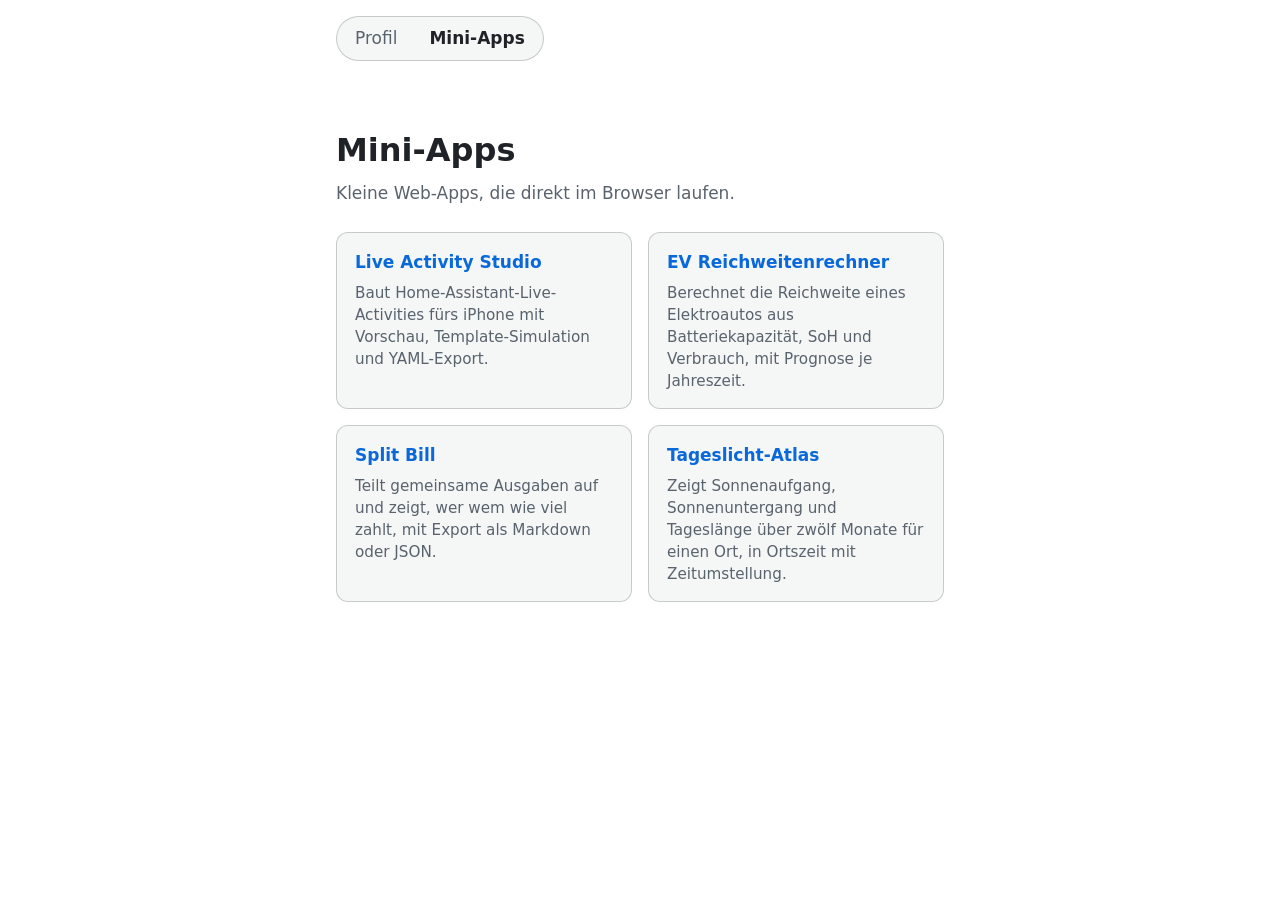
==== apps/index.html @ b148bb87 "Mini-App Tageslicht-Atlas hinzufügen Co-Authored-By: Claude Opus 5.5 <noreply@anthropic.com> Claude-" ====
<!doctype html>
<html lang="de">
<head>
  <meta charset="utf-8">
  <meta name="viewport" content="width=device-width, initial-scale=1">
  <title>Mini-Apps · Franz</title>
  <meta name="description" content="Kleine Web-Apps von Franz, reines HTML/CSS/JS">
  <link rel="stylesheet" href="../style.css">
</head>
<body>
  <nav class="site-nav">
    <a href="../">Profil</a>
    <a href="./" aria-current="page">Mini-Apps</a>
  </nav>
  <main>
    <h1>Mini-Apps</h1>
    <p class="tagline">Kleine Web-Apps, die direkt im Browser laufen.</p>
    <ul class="app-grid">
      <li>
        <a class="app-tile" href="live-activities-studio/">
          <span class="app-tile-title">Live Activity Studio</span>
          <span class="app-tile-desc">Baut Home-Assistant-Live-Activities fürs iPhone mit Vorschau, Template-Simulation und YAML-Export.</span>
        </a>
      </li>
      <li>
        <a class="app-tile" href="ev-reichweite/">
          <span class="app-tile-title">EV Reichweitenrechner</span>
          <span class="app-tile-desc">Berechnet die Reichweite eines Elektroautos aus Batteriekapazität, SoH und Verbrauch, mit Prognose je Jahreszeit.</span>
        </a>
      </li>
      <li>
        <a class="app-tile" href="split-bill/">
          <span class="app-tile-title">Split Bill</span>
          <span class="app-tile-desc">Teilt gemeinsame Ausgaben auf und zeigt, wer wem wie viel zahlt, mit Export als Markdown oder JSON.</span>
        </a>
      </li>
      <li>
        <a class="app-tile" href="tageslicht-atlas/">
          <span class="app-tile-title">Tageslicht-Atlas</span>
          <span class="app-tile-desc">Zeigt Sonnenaufgang, Sonnenuntergang und Tageslänge über zwölf Monate für einen Ort, in Ortszeit mit Zeitumstellung.</span>
        </a>
      </li>
    </ul>
  </main>
</body>
</html>
---- style.css ----
:root {
  --bg: #ffffff;
  --fg: #1f2328;
  --muted: #59636e;
  --accent: #0969da;
  /* Skill-Kategorien (GitHub-Primer-Palette) */
  --cat-tech: #1a7f37;
  --cat-method: #8250df;
  --cat-discipline: #bf3989;
}
@media (prefers-color-scheme: dark) {
  :root {
    --bg: #0d1117;
    --fg: #e6edf3;
    --muted: #9198a1;
    --accent: #4493f8;
    --cat-tech: #3fb950;
    --cat-method: #ab7df8;
    --cat-discipline: #db61a2;
  }
}
* { box-sizing: border-box; }
body {
  margin: 0;
  background: var(--bg);
  color: var(--fg);
  font: 17px/1.6 system-ui, -apple-system, "Segoe UI", Roboto, sans-serif;
}
main {
  max-width: 640px;
  margin: 0 auto;
  padding: 64px 16px;
}
.avatar { border-radius: 50%; display: block; }
h1 { margin: 24px 0 4px; font-size: 2rem; }
h2 { font-size: 1.1rem; margin-top: 40px; }
.tagline { color: var(--muted); margin: 0; }
a { color: var(--accent); }
footer { margin-top: 48px; color: var(--muted); }

/* Navigation: gemeinsame Capsule, Hover blendet eingesetzte Capsule ein */
.site-nav {
  --nav-col: 640px;
  width: fit-content;
  max-width: calc(100% - 32px);
  margin: 16px auto 0 max(16px, (100% - var(--nav-col)) / 2 + 16px);
  padding: 4px;
  display: flex;
  flex-wrap: wrap;
  gap: 4px;
  border: 1px solid color-mix(in srgb, var(--muted) 30%, transparent);
  border-radius: 999px;
  background: color-mix(in srgb, var(--muted) 6%, var(--bg));
}
.site-nav a {
  padding: 4px 14px;
  border-radius: 999px;
  color: var(--muted);
  text-decoration: none;
  transition: background-color .15s, box-shadow .15s, color .15s;
}
.site-nav a:hover, .site-nav a:focus-visible {
  color: var(--accent);
  background: color-mix(in srgb, var(--muted) 18%, var(--bg));
  box-shadow: inset 0 1px 3px rgb(0 0 0 / .28);
}
.site-nav a[aria-current="page"] { color: var(--fg); font-weight: 600; }
.site-nav + main { padding-top: 40px; }

/* Profil: 3D-Baum zwischen Navigation und Profilbild */
.tree-stage {
  max-width: 960px;
  height: clamp(200px, 36vw, 360px);
  margin: 0 auto;
  padding: 0 16px;
}
.tree-stage canvas { display: block; width: 100%; height: 100%; }
/* Parallax: Der Inhalt schiebt sich beim Scrollen über das Modell (Versatz per JS) */
body:has(.tree-stage) { overflow-x: clip; }
.tree-stage { position: relative; z-index: 0; will-change: transform; }
.tree-stage + main { position: relative; z-index: 1; padding-top: 12px; }
.tree-stage + main::before {
  content: "";
  position: absolute;
  z-index: -1;
  inset: 0 calc(50% - 50vw);
  background: linear-gradient(to bottom, transparent, var(--bg) 28px);
}
@media (prefers-reduced-motion: reduce) { .site-nav a { transition: none; } }

/* Profil: Name mit GitHub-Icon */
.name-row { display: flex; align-items: center; gap: 12px; margin: 24px 0 4px; }
.name-row h1 { margin: 0; }
.icon-link { display: inline-flex; color: var(--muted); opacity: .8; transition: color .15s, opacity .15s; }
.icon-link:hover, .icon-link:focus-visible { color: var(--fg); opacity: 1; }
@media (prefers-reduced-motion: reduce) { .icon-link { transition: none; } }

/* Profil: Rollen und Skill-Tags, Farbe je Kategorie */
.tagline.roles { color: var(--fg); font-weight: 500; }
.tag-tech { --cat: var(--cat-tech); }
.tag-method { --cat: var(--cat-method); }
.tag-discipline { --cat: var(--cat-discipline); }
.tags {
  list-style: none;
  padding: 0;
  margin: 12px 0 0;
  display: flex;
  flex-wrap: wrap;
  gap: 8px;
}
.tags li {
  padding: 2px 11px;
  border-radius: 999px;
  background: color-mix(in srgb, var(--cat) 15%, var(--bg));
  /* Text Richtung --fg gemischt: Kontrast >= 4.5:1 in Hell und Dunkel */
  color: color-mix(in srgb, var(--cat) 75%, var(--fg));
  font-size: .85rem;
  font-weight: 500;
}
.tag-legend {
  display: flex;
  flex-wrap: wrap;
  gap: 4px 16px;
  margin: 10px 0 0;
  color: var(--muted);
  font-size: .8rem;
}
.tag-legend span::before {
  content: "";
  display: inline-block;
  width: 8px;
  height: 8px;
  margin-right: 6px;
  border-radius: 50%;
  background: var(--cat);
}

/* Mini-Apps-Übersicht: Kacheln */
.app-grid {
  list-style: none;
  padding: 0;
  margin: 24px 0 0;
  display: grid;
  grid-template-columns: repeat(auto-fill, minmax(min(100%, 260px), 1fr));
  gap: 16px;
}
.app-tile {
  display: flex;
  flex-direction: column;
  gap: 6px;
  height: 100%;
  padding: 16px 18px;
  border: 1px solid color-mix(in srgb, var(--muted) 30%, transparent);
  border-radius: 12px;
  background: color-mix(in srgb, var(--muted) 6%, var(--bg));
  color: var(--fg);
  text-decoration: none;
  transition: border-color .15s, transform .15s;
}
.app-tile:hover, .app-tile:focus-visible { border-color: var(--accent); transform: translateY(-2px); }
.app-tile-title { font-weight: 600; color: var(--accent); }
.app-tile-desc { color: var(--muted); font-size: .95rem; line-height: 1.45; }
@media (prefers-reduced-motion: reduce) { .app-tile { transition: none; } .app-tile:hover { transform: none; } }
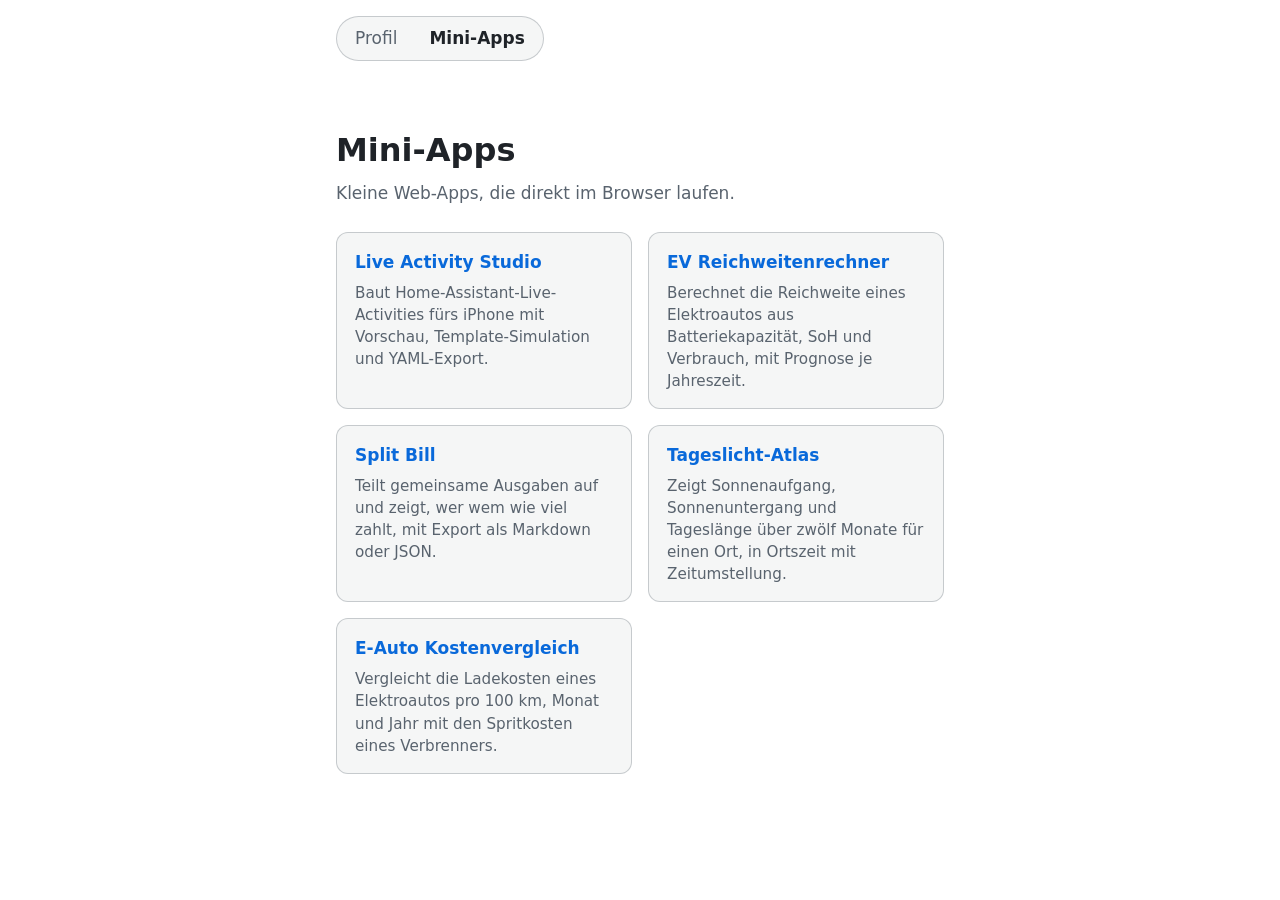
==== commit b3dc4087: "Mini-App E-Auto Kostenvergleich hinzufügen Co-Authored-By: Claude Opus 5.5 <noreply@anthropic.com> C" ====
--- a/apps/index.html
+++ b/apps/index.html
@@ -40,6 +40,12 @@
           <span class="app-tile-desc">Zeigt Sonnenaufgang, Sonnenuntergang und Tageslänge über zwölf Monate für einen Ort, in Ortszeit mit Zeitumstellung.</span>
         </a>
       </li>
+      <li>
+        <a class="app-tile" href="e-auto-kostenvergleich/">
+          <span class="app-tile-title">E-Auto Kostenvergleich</span>
+          <span class="app-tile-desc">Vergleicht die Ladekosten eines Elektroautos pro 100 km, Monat und Jahr mit den Spritkosten eines Verbrenners.</span>
+        </a>
+      </li>
     </ul>
   </main>
 </body>
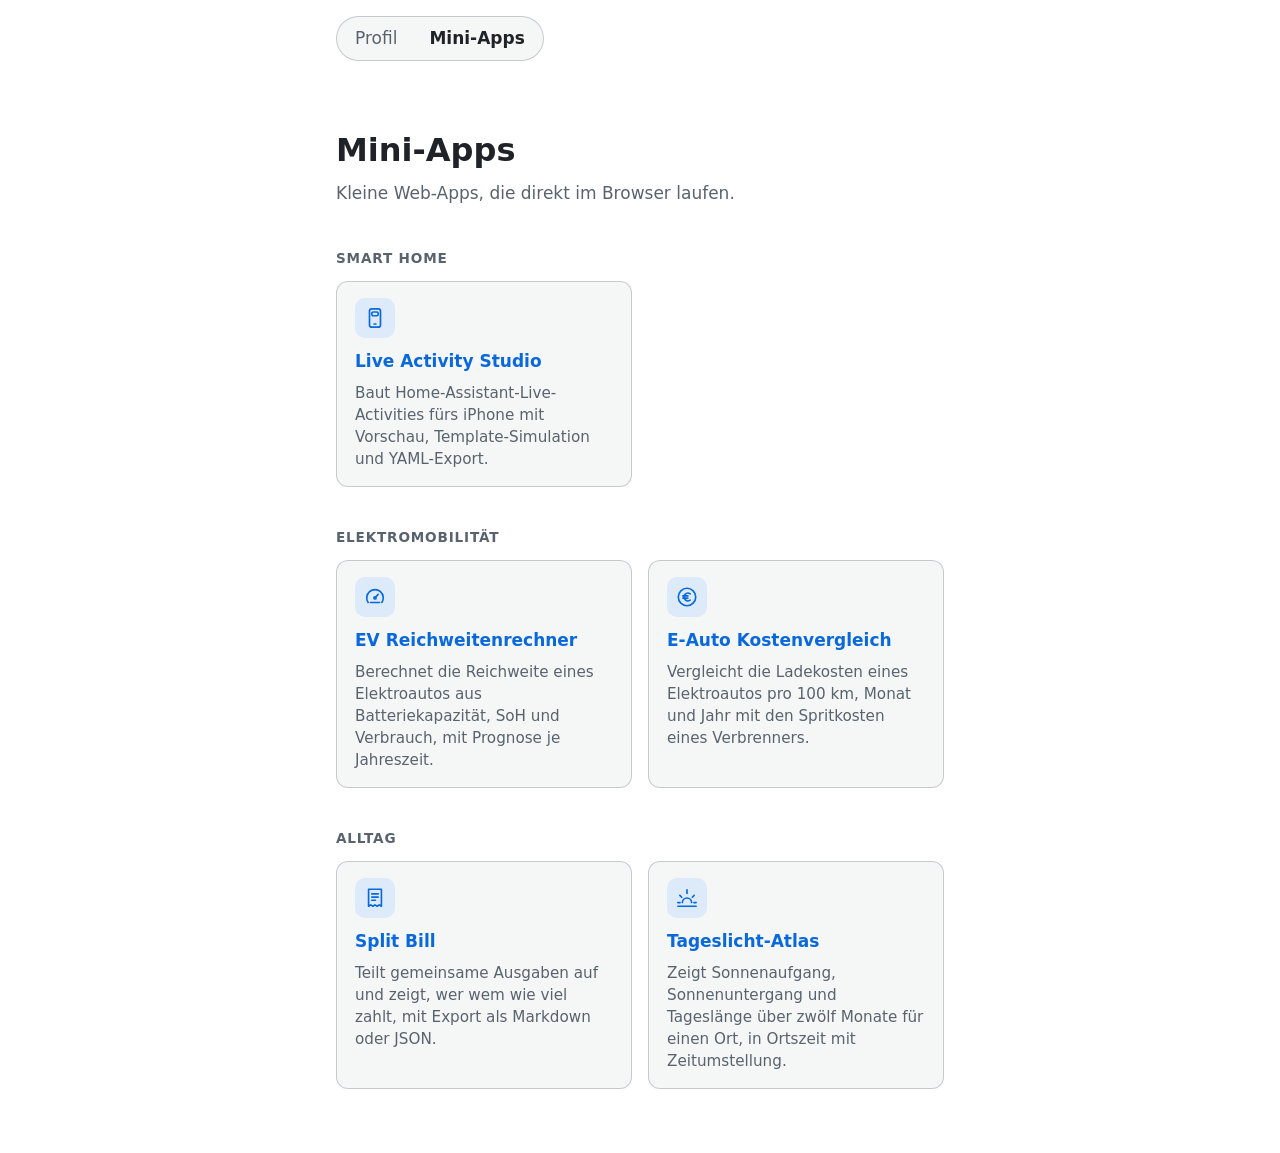
==== commit f7707510: "Mini-Apps in Kategorien gliedern und Kacheln mit Icons versehen Kategorien: Smart Home, Elektromobil" ====
--- a/apps/index.html
+++ b/apps/index.html
@@ -15,38 +15,66 @@
   <main>
     <h1>Mini-Apps</h1>
     <p class="tagline">Kleine Web-Apps, die direkt im Browser laufen.</p>
-    <ul class="app-grid">
-      <li>
-        <a class="app-tile" href="live-activities-studio/">
-          <span class="app-tile-title">Live Activity Studio</span>
-          <span class="app-tile-desc">Baut Home-Assistant-Live-Activities fürs iPhone mit Vorschau, Template-Simulation und YAML-Export.</span>
-        </a>
-      </li>
-      <li>
-        <a class="app-tile" href="ev-reichweite/">
-          <span class="app-tile-title">EV Reichweitenrechner</span>
-          <span class="app-tile-desc">Berechnet die Reichweite eines Elektroautos aus Batteriekapazität, SoH und Verbrauch, mit Prognose je Jahreszeit.</span>
-        </a>
-      </li>
-      <li>
-        <a class="app-tile" href="split-bill/">
-          <span class="app-tile-title">Split Bill</span>
-          <span class="app-tile-desc">Teilt gemeinsame Ausgaben auf und zeigt, wer wem wie viel zahlt, mit Export als Markdown oder JSON.</span>
-        </a>
-      </li>
-      <li>
-        <a class="app-tile" href="tageslicht-atlas/">
-          <span class="app-tile-title">Tageslicht-Atlas</span>
-          <span class="app-tile-desc">Zeigt Sonnenaufgang, Sonnenuntergang und Tageslänge über zwölf Monate für einen Ort, in Ortszeit mit Zeitumstellung.</span>
-        </a>
-      </li>
-      <li>
-        <a class="app-tile" href="e-auto-kostenvergleich/">
-          <span class="app-tile-title">E-Auto Kostenvergleich</span>
-          <span class="app-tile-desc">Vergleicht die Ladekosten eines Elektroautos pro 100 km, Monat und Jahr mit den Spritkosten eines Verbrenners.</span>
-        </a>
-      </li>
-    </ul>
+    <section class="app-section" aria-labelledby="cat-smarthome">
+      <h2 id="cat-smarthome">Smart Home</h2>
+      <ul class="app-grid">
+        <li>
+          <a class="app-tile" href="live-activities-studio/">
+            <span class="app-tile-icon" aria-hidden="true">
+              <svg viewBox="0 0 24 24"><rect x="6" y="2" width="12" height="20" rx="2.5"/><rect x="8.5" y="5.5" width="7" height="4" rx="1.5"/><path d="M11 18.5h2"/></svg>
+            </span>
+            <span class="app-tile-title">Live Activity Studio</span>
+            <span class="app-tile-desc">Baut Home-Assistant-Live-Activities fürs iPhone mit Vorschau, Template-Simulation und YAML-Export.</span>
+          </a>
+        </li>
+      </ul>
+    </section>
+    <section class="app-section" aria-labelledby="cat-emobil">
+      <h2 id="cat-emobil">Elektromobilität</h2>
+      <ul class="app-grid">
+        <li>
+          <a class="app-tile" href="ev-reichweite/">
+            <span class="app-tile-icon" aria-hidden="true">
+              <svg viewBox="0 0 24 24"><path d="M4.5 18a9 9 0 1 1 15 0"/><path d="m12 13 3.5-4"/><circle cx="12" cy="13" r="1.2"/><path d="M7 18h10"/></svg>
+            </span>
+            <span class="app-tile-title">EV Reichweitenrechner</span>
+            <span class="app-tile-desc">Berechnet die Reichweite eines Elektroautos aus Batteriekapazität, SoH und Verbrauch, mit Prognose je Jahreszeit.</span>
+          </a>
+        </li>
+        <li>
+          <a class="app-tile" href="e-auto-kostenvergleich/">
+            <span class="app-tile-icon" aria-hidden="true">
+              <svg viewBox="0 0 24 24"><circle cx="12" cy="12" r="9.5"/><path d="M15.5 8.6a4.2 4.2 0 1 0 0 6.8"/><path d="M7.5 10.8h5.5M7.5 13.2h5.5"/></svg>
+            </span>
+            <span class="app-tile-title">E-Auto Kostenvergleich</span>
+            <span class="app-tile-desc">Vergleicht die Ladekosten eines Elektroautos pro 100 km, Monat und Jahr mit den Spritkosten eines Verbrenners.</span>
+          </a>
+        </li>
+      </ul>
+    </section>
+    <section class="app-section" aria-labelledby="cat-alltag">
+      <h2 id="cat-alltag">Alltag</h2>
+      <ul class="app-grid">
+        <li>
+          <a class="app-tile" href="split-bill/">
+            <span class="app-tile-icon" aria-hidden="true">
+              <svg viewBox="0 0 24 24"><path d="M5 2.5h14V21l-2.33-1.5L14.33 21 12 19.5 9.67 21l-2.34-1.5L5 21z"/><path d="M8.5 7.5h7M8.5 11h7M8.5 14.5h4"/></svg>
+            </span>
+            <span class="app-tile-title">Split Bill</span>
+            <span class="app-tile-desc">Teilt gemeinsame Ausgaben auf und zeigt, wer wem wie viel zahlt, mit Export als Markdown oder JSON.</span>
+          </a>
+        </li>
+        <li>
+          <a class="app-tile" href="tageslicht-atlas/">
+            <span class="app-tile-icon" aria-hidden="true">
+              <svg viewBox="0 0 24 24"><path d="M7 17a5 5 0 0 1 10 0"/><path d="M2 21h20"/><path d="M12 3v4M4.2 9.2l2 2M19.8 9.2l-2 2M2 17h2.5M19.5 17H22"/></svg>
+            </span>
+            <span class="app-tile-title">Tageslicht-Atlas</span>
+            <span class="app-tile-desc">Zeigt Sonnenaufgang, Sonnenuntergang und Tageslänge über zwölf Monate für einen Ort, in Ortszeit mit Zeitumstellung.</span>
+          </a>
+        </li>
+      </ul>
+    </section>
   </main>
 </body>
 </html>
--- a/style.css
+++ b/style.css
@@ -136,10 +136,18 @@
 }
 
 /* Mini-Apps-Übersicht: Kacheln */
+.app-section h2 {
+  margin: 40px 0 12px;
+  color: var(--muted);
+  font-size: .85rem;
+  font-weight: 600;
+  letter-spacing: .06em;
+  text-transform: uppercase;
+}
 .app-grid {
   list-style: none;
   padding: 0;
-  margin: 24px 0 0;
+  margin: 0;
   display: grid;
   grid-template-columns: repeat(auto-fill, minmax(min(100%, 260px), 1fr));
   gap: 16px;
@@ -158,6 +166,25 @@
   transition: border-color .15s, transform .15s;
 }
 .app-tile:hover, .app-tile:focus-visible { border-color: var(--accent); transform: translateY(-2px); }
+.app-tile-icon {
+  display: grid;
+  place-items: center;
+  width: 40px;
+  height: 40px;
+  margin-bottom: 4px;
+  border-radius: 10px;
+  background: color-mix(in srgb, var(--accent) 14%, var(--bg));
+  color: var(--accent);
+}
+.app-tile-icon svg {
+  width: 22px;
+  height: 22px;
+  fill: none;
+  stroke: currentColor;
+  stroke-width: 1.8;
+  stroke-linecap: round;
+  stroke-linejoin: round;
+}
 .app-tile-title { font-weight: 600; color: var(--accent); }
 .app-tile-desc { color: var(--muted); font-size: .95rem; line-height: 1.45; }
 @media (prefers-reduced-motion: reduce) { .app-tile { transition: none; } .app-tile:hover { transform: none; } }
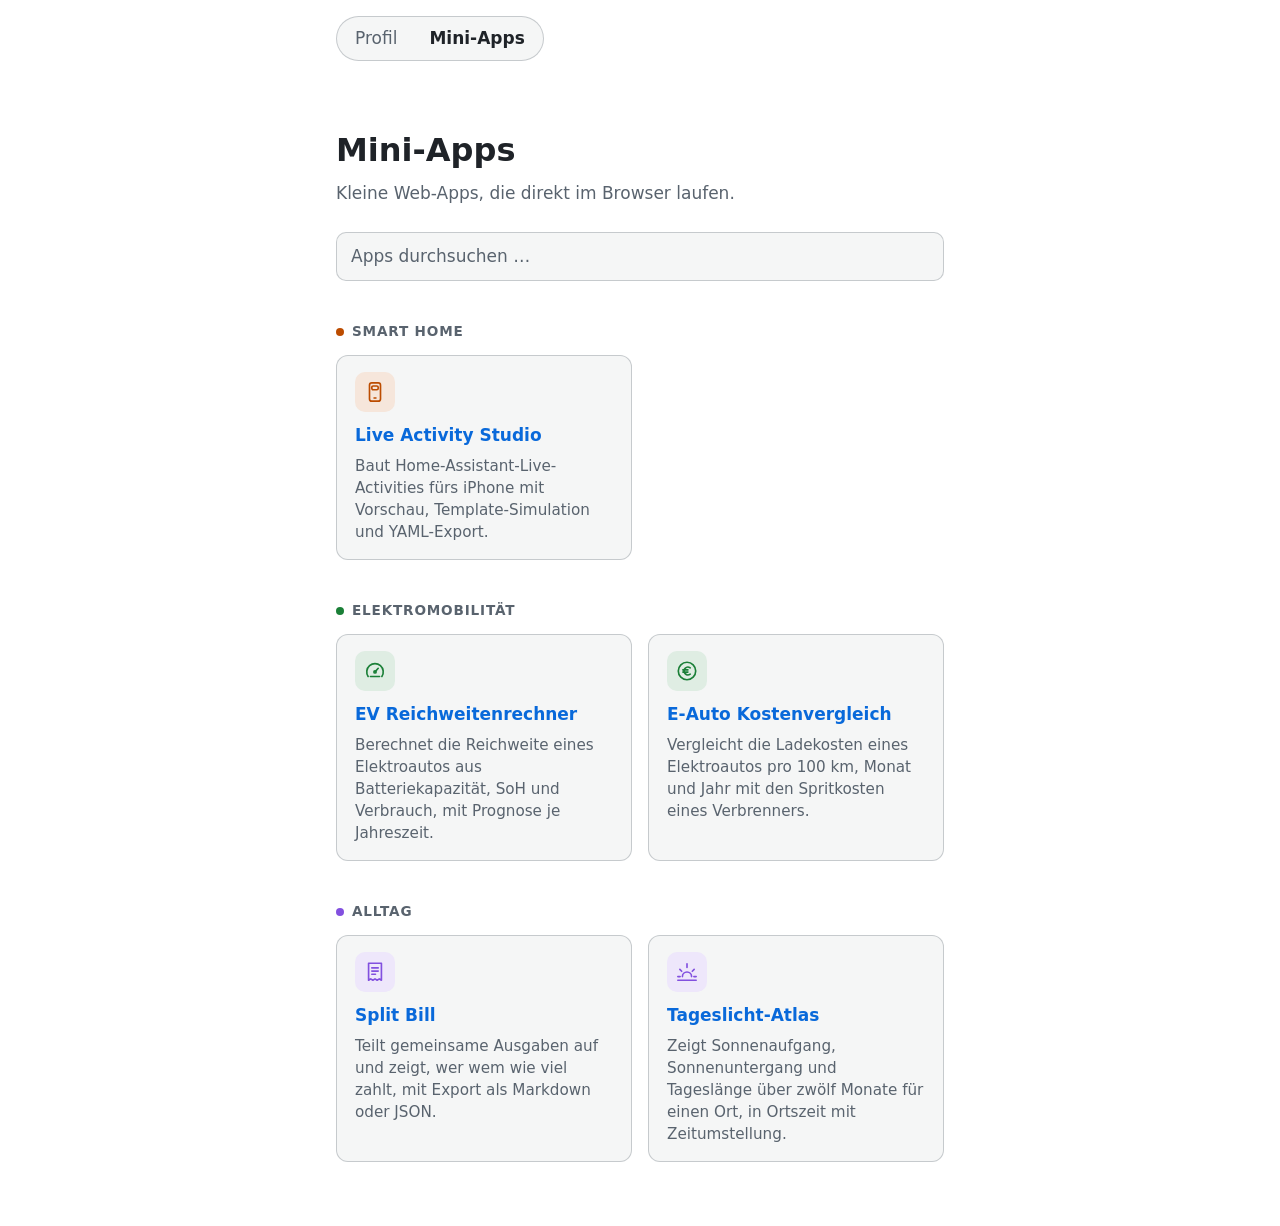
==== commit 9a38b5de: "Suchfeld und Kategoriefarben für die Mini-Apps-Übersicht Filter nach Titel, Beschreibung und Kategor" ====
--- a/apps/index.html
+++ b/apps/index.html
@@ -15,7 +15,11 @@
   <main>
     <h1>Mini-Apps</h1>
     <p class="tagline">Kleine Web-Apps, die direkt im Browser laufen.</p>
-    <section class="app-section" aria-labelledby="cat-smarthome">
+    <div class="app-search">
+      <label for="app-filter" class="visually-hidden">Mini-Apps filtern</label>
+      <input id="app-filter" type="search" placeholder="Apps durchsuchen …" autocomplete="off" spellcheck="false">
+    </div>
+    <section class="app-section" aria-labelledby="cat-smarthome" style="--cat: var(--app-smarthome)">
       <h2 id="cat-smarthome">Smart Home</h2>
       <ul class="app-grid">
         <li>
@@ -29,7 +33,7 @@
         </li>
       </ul>
     </section>
-    <section class="app-section" aria-labelledby="cat-emobil">
+    <section class="app-section" aria-labelledby="cat-emobil" style="--cat: var(--app-emobil)">
       <h2 id="cat-emobil">Elektromobilität</h2>
       <ul class="app-grid">
         <li>
@@ -52,7 +56,7 @@
         </li>
       </ul>
     </section>
-    <section class="app-section" aria-labelledby="cat-alltag">
+    <section class="app-section" aria-labelledby="cat-alltag" style="--cat: var(--app-alltag)">
       <h2 id="cat-alltag">Alltag</h2>
       <ul class="app-grid">
         <li>
@@ -75,6 +79,8 @@
         </li>
       </ul>
     </section>
+    <p class="app-empty" id="app-empty" hidden>Keine passende App gefunden.</p>
   </main>
+  <script src="apps.js"></script>
 </body>
 </html>
--- a/style.css
+++ b/style.css
@@ -7,6 +7,10 @@
   --cat-tech: #1a7f37;
   --cat-method: #8250df;
   --cat-discipline: #bf3989;
+  /* Mini-App-Kategorien */
+  --app-smarthome: #bc4c00;
+  --app-emobil: #1a7f37;
+  --app-alltag: #8250df;
 }
 @media (prefers-color-scheme: dark) {
   :root {
@@ -17,6 +21,9 @@
     --cat-tech: #3fb950;
     --cat-method: #ab7df8;
     --cat-discipline: #db61a2;
+    --app-smarthome: #f0883e;
+    --app-emobil: #3fb950;
+    --app-alltag: #ab7df8;
   }
 }
 * { box-sizing: border-box; }
@@ -136,6 +143,27 @@
 }
 
 /* Mini-Apps-Übersicht: Kacheln */
+.visually-hidden {
+  position: absolute;
+  width: 1px;
+  height: 1px;
+  overflow: hidden;
+  clip: rect(0 0 0 0);
+  white-space: nowrap;
+}
+.app-search { margin-top: 24px; }
+.app-search input {
+  width: 100%;
+  padding: 10px 14px;
+  border: 1px solid color-mix(in srgb, var(--muted) 30%, transparent);
+  border-radius: 10px;
+  background: color-mix(in srgb, var(--muted) 6%, var(--bg));
+  color: var(--fg);
+  font: inherit;
+}
+.app-search input::placeholder { color: var(--muted); }
+.app-search input:focus { outline: 2px solid var(--accent); outline-offset: 1px; border-color: transparent; }
+.app-empty { margin-top: 32px; color: var(--muted); }
 .app-section h2 {
   margin: 40px 0 12px;
   color: var(--muted);
@@ -143,6 +171,16 @@
   font-weight: 600;
   letter-spacing: .06em;
   text-transform: uppercase;
+  display: flex;
+  align-items: center;
+  gap: 8px;
+}
+.app-section h2::before {
+  content: "";
+  width: 8px;
+  height: 8px;
+  border-radius: 50%;
+  background: var(--cat);
 }
 .app-grid {
   list-style: none;
@@ -173,8 +211,8 @@
   height: 40px;
   margin-bottom: 4px;
   border-radius: 10px;
-  background: color-mix(in srgb, var(--accent) 14%, var(--bg));
-  color: var(--accent);
+  background: color-mix(in srgb, var(--cat, var(--accent)) 14%, var(--bg));
+  color: var(--cat, var(--accent));
 }
 .app-tile-icon svg {
   width: 22px;
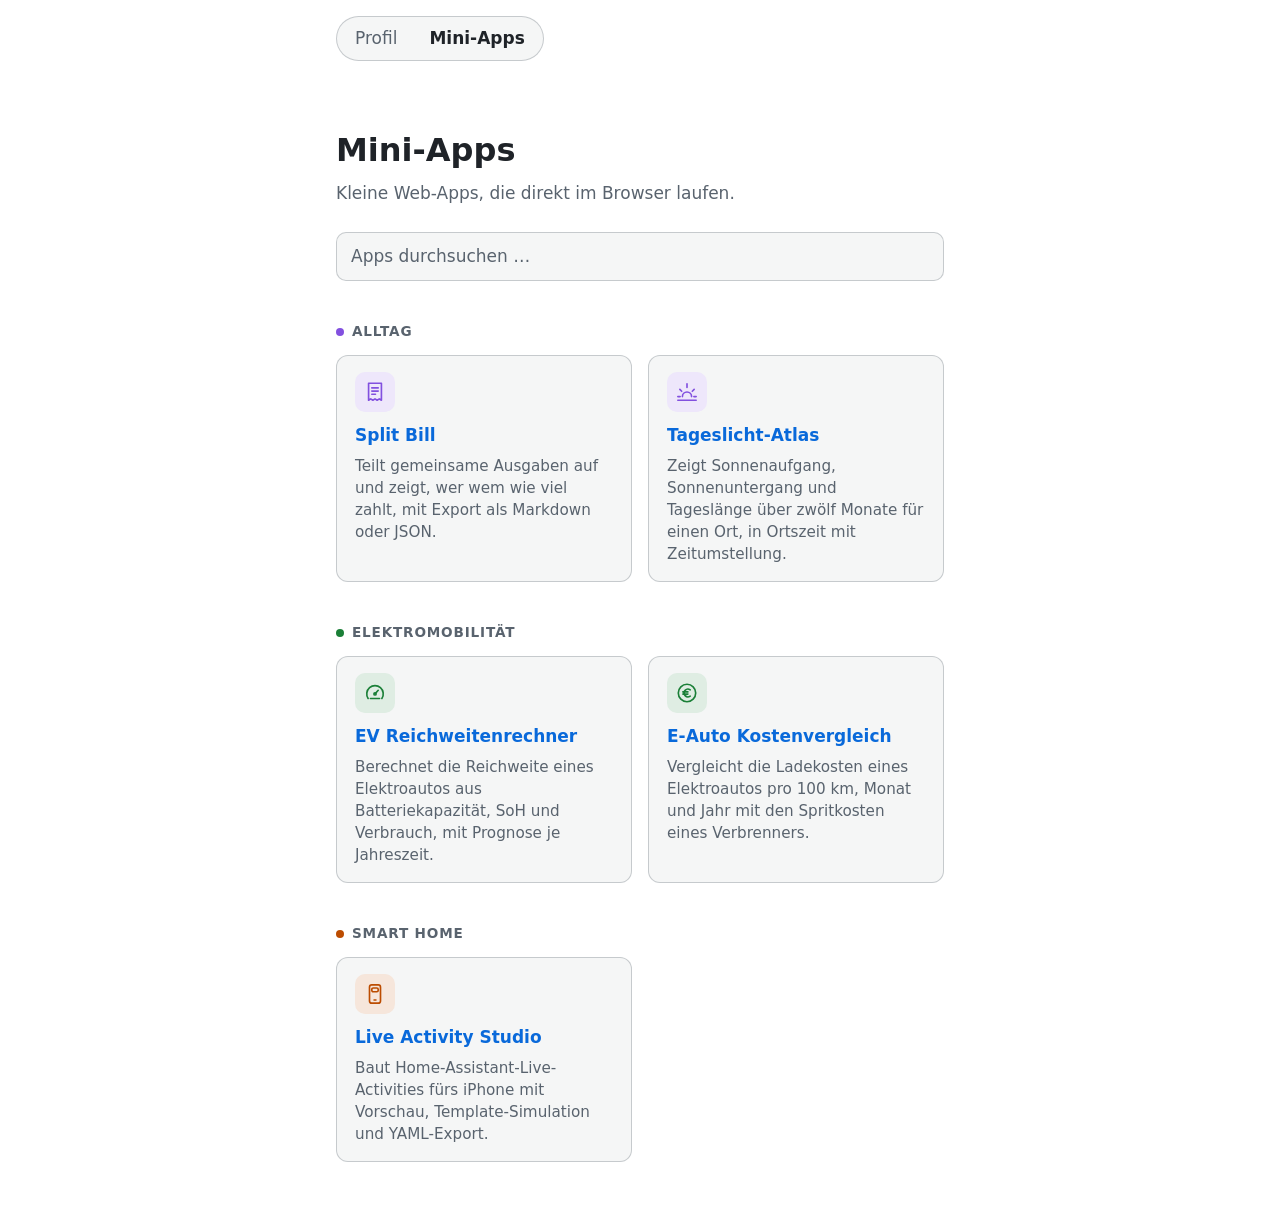
==== commit 69d9630a: "Mini-Apps: Alltag zuerst, Smart Home zuletzt Co-Authored-By: Claude Opus 5.5 <noreply@anthropic.com>" ====
--- a/apps/index.html
+++ b/apps/index.html
@@ -5,7 +5,7 @@
   <meta name="viewport" content="width=device-width, initial-scale=1">
   <title>Mini-Apps · Franz</title>
   <meta name="description" content="Kleine Web-Apps von Franz, reines HTML/CSS/JS">
-  <link rel="stylesheet" href="../style.css">
+  <link rel="stylesheet" href="../style.css?v=2">
 </head>
 <body>
   <nav class="site-nav">
@@ -19,16 +19,25 @@
       <label for="app-filter" class="visually-hidden">Mini-Apps filtern</label>
       <input id="app-filter" type="search" placeholder="Apps durchsuchen …" autocomplete="off" spellcheck="false">
     </div>
-    <section class="app-section" aria-labelledby="cat-smarthome" style="--cat: var(--app-smarthome)">
-      <h2 id="cat-smarthome">Smart Home</h2>
+    <section class="app-section" aria-labelledby="cat-alltag" style="--cat: var(--app-alltag)">
+      <h2 id="cat-alltag">Alltag</h2>
       <ul class="app-grid">
         <li>
-          <a class="app-tile" href="live-activities-studio/">
+          <a class="app-tile" href="split-bill/">
             <span class="app-tile-icon" aria-hidden="true">
-              <svg viewBox="0 0 24 24"><rect x="6" y="2" width="12" height="20" rx="2.5"/><rect x="8.5" y="5.5" width="7" height="4" rx="1.5"/><path d="M11 18.5h2"/></svg>
+              <svg viewBox="0 0 24 24" width="22" height="22" fill="none" stroke="currentColor" stroke-width="1.8" stroke-linecap="round" stroke-linejoin="round"><path d="M5 2.5h14V21l-2.33-1.5L14.33 21 12 19.5 9.67 21l-2.34-1.5L5 21z"/><path d="M8.5 7.5h7M8.5 11h7M8.5 14.5h4"/></svg>
             </span>
-            <span class="app-tile-title">Live Activity Studio</span>
-            <span class="app-tile-desc">Baut Home-Assistant-Live-Activities fürs iPhone mit Vorschau, Template-Simulation und YAML-Export.</span>
+            <span class="app-tile-title">Split Bill</span>
+            <span class="app-tile-desc">Teilt gemeinsame Ausgaben auf und zeigt, wer wem wie viel zahlt, mit Export als Markdown oder JSON.</span>
+          </a>
+        </li>
+        <li>
+          <a class="app-tile" href="tageslicht-atlas/">
+            <span class="app-tile-icon" aria-hidden="true">
+              <svg viewBox="0 0 24 24" width="22" height="22" fill="none" stroke="currentColor" stroke-width="1.8" stroke-linecap="round" stroke-linejoin="round"><path d="M7 17a5 5 0 0 1 10 0"/><path d="M2 21h20"/><path d="M12 3v4M4.2 9.2l2 2M19.8 9.2l-2 2M2 17h2.5M19.5 17H22"/></svg>
+            </span>
+            <span class="app-tile-title">Tageslicht-Atlas</span>
+            <span class="app-tile-desc">Zeigt Sonnenaufgang, Sonnenuntergang und Tageslänge über zwölf Monate für einen Ort, in Ortszeit mit Zeitumstellung.</span>
           </a>
         </li>
       </ul>
@@ -39,7 +48,7 @@
         <li>
           <a class="app-tile" href="ev-reichweite/">
             <span class="app-tile-icon" aria-hidden="true">
-              <svg viewBox="0 0 24 24"><path d="M4.5 18a9 9 0 1 1 15 0"/><path d="m12 13 3.5-4"/><circle cx="12" cy="13" r="1.2"/><path d="M7 18h10"/></svg>
+              <svg viewBox="0 0 24 24" width="22" height="22" fill="none" stroke="currentColor" stroke-width="1.8" stroke-linecap="round" stroke-linejoin="round"><path d="M4.5 18a9 9 0 1 1 15 0"/><path d="m12 13 3.5-4"/><circle cx="12" cy="13" r="1.2"/><path d="M7 18h10"/></svg>
             </span>
             <span class="app-tile-title">EV Reichweitenrechner</span>
             <span class="app-tile-desc">Berechnet die Reichweite eines Elektroautos aus Batteriekapazität, SoH und Verbrauch, mit Prognose je Jahreszeit.</span>
@@ -48,7 +57,7 @@
         <li>
           <a class="app-tile" href="e-auto-kostenvergleich/">
             <span class="app-tile-icon" aria-hidden="true">
-              <svg viewBox="0 0 24 24"><circle cx="12" cy="12" r="9.5"/><path d="M15.5 8.6a4.2 4.2 0 1 0 0 6.8"/><path d="M7.5 10.8h5.5M7.5 13.2h5.5"/></svg>
+              <svg viewBox="0 0 24 24" width="22" height="22" fill="none" stroke="currentColor" stroke-width="1.8" stroke-linecap="round" stroke-linejoin="round"><circle cx="12" cy="12" r="9.5"/><path d="M15.5 8.6a4.2 4.2 0 1 0 0 6.8"/><path d="M7.5 10.8h5.5M7.5 13.2h5.5"/></svg>
             </span>
             <span class="app-tile-title">E-Auto Kostenvergleich</span>
             <span class="app-tile-desc">Vergleicht die Ladekosten eines Elektroautos pro 100 km, Monat und Jahr mit den Spritkosten eines Verbrenners.</span>
@@ -56,31 +65,22 @@
         </li>
       </ul>
     </section>
-    <section class="app-section" aria-labelledby="cat-alltag" style="--cat: var(--app-alltag)">
-      <h2 id="cat-alltag">Alltag</h2>
+    <section class="app-section" aria-labelledby="cat-smarthome" style="--cat: var(--app-smarthome)">
+      <h2 id="cat-smarthome">Smart Home</h2>
       <ul class="app-grid">
         <li>
-          <a class="app-tile" href="split-bill/">
+          <a class="app-tile" href="live-activities-studio/">
             <span class="app-tile-icon" aria-hidden="true">
-              <svg viewBox="0 0 24 24"><path d="M5 2.5h14V21l-2.33-1.5L14.33 21 12 19.5 9.67 21l-2.34-1.5L5 21z"/><path d="M8.5 7.5h7M8.5 11h7M8.5 14.5h4"/></svg>
+              <svg viewBox="0 0 24 24" width="22" height="22" fill="none" stroke="currentColor" stroke-width="1.8" stroke-linecap="round" stroke-linejoin="round"><rect x="6" y="2" width="12" height="20" rx="2.5"/><rect x="8.5" y="5.5" width="7" height="4" rx="1.5"/><path d="M11 18.5h2"/></svg>
             </span>
-            <span class="app-tile-title">Split Bill</span>
-            <span class="app-tile-desc">Teilt gemeinsame Ausgaben auf und zeigt, wer wem wie viel zahlt, mit Export als Markdown oder JSON.</span>
-          </a>
-        </li>
-        <li>
-          <a class="app-tile" href="tageslicht-atlas/">
-            <span class="app-tile-icon" aria-hidden="true">
-              <svg viewBox="0 0 24 24"><path d="M7 17a5 5 0 0 1 10 0"/><path d="M2 21h20"/><path d="M12 3v4M4.2 9.2l2 2M19.8 9.2l-2 2M2 17h2.5M19.5 17H22"/></svg>
-            </span>
-            <span class="app-tile-title">Tageslicht-Atlas</span>
-            <span class="app-tile-desc">Zeigt Sonnenaufgang, Sonnenuntergang und Tageslänge über zwölf Monate für einen Ort, in Ortszeit mit Zeitumstellung.</span>
+            <span class="app-tile-title">Live Activity Studio</span>
+            <span class="app-tile-desc">Baut Home-Assistant-Live-Activities fürs iPhone mit Vorschau, Template-Simulation und YAML-Export.</span>
           </a>
         </li>
       </ul>
     </section>
     <p class="app-empty" id="app-empty" hidden>Keine passende App gefunden.</p>
   </main>
-  <script src="apps.js"></script>
+  <script src="apps.js?v=2"></script>
 </body>
 </html>
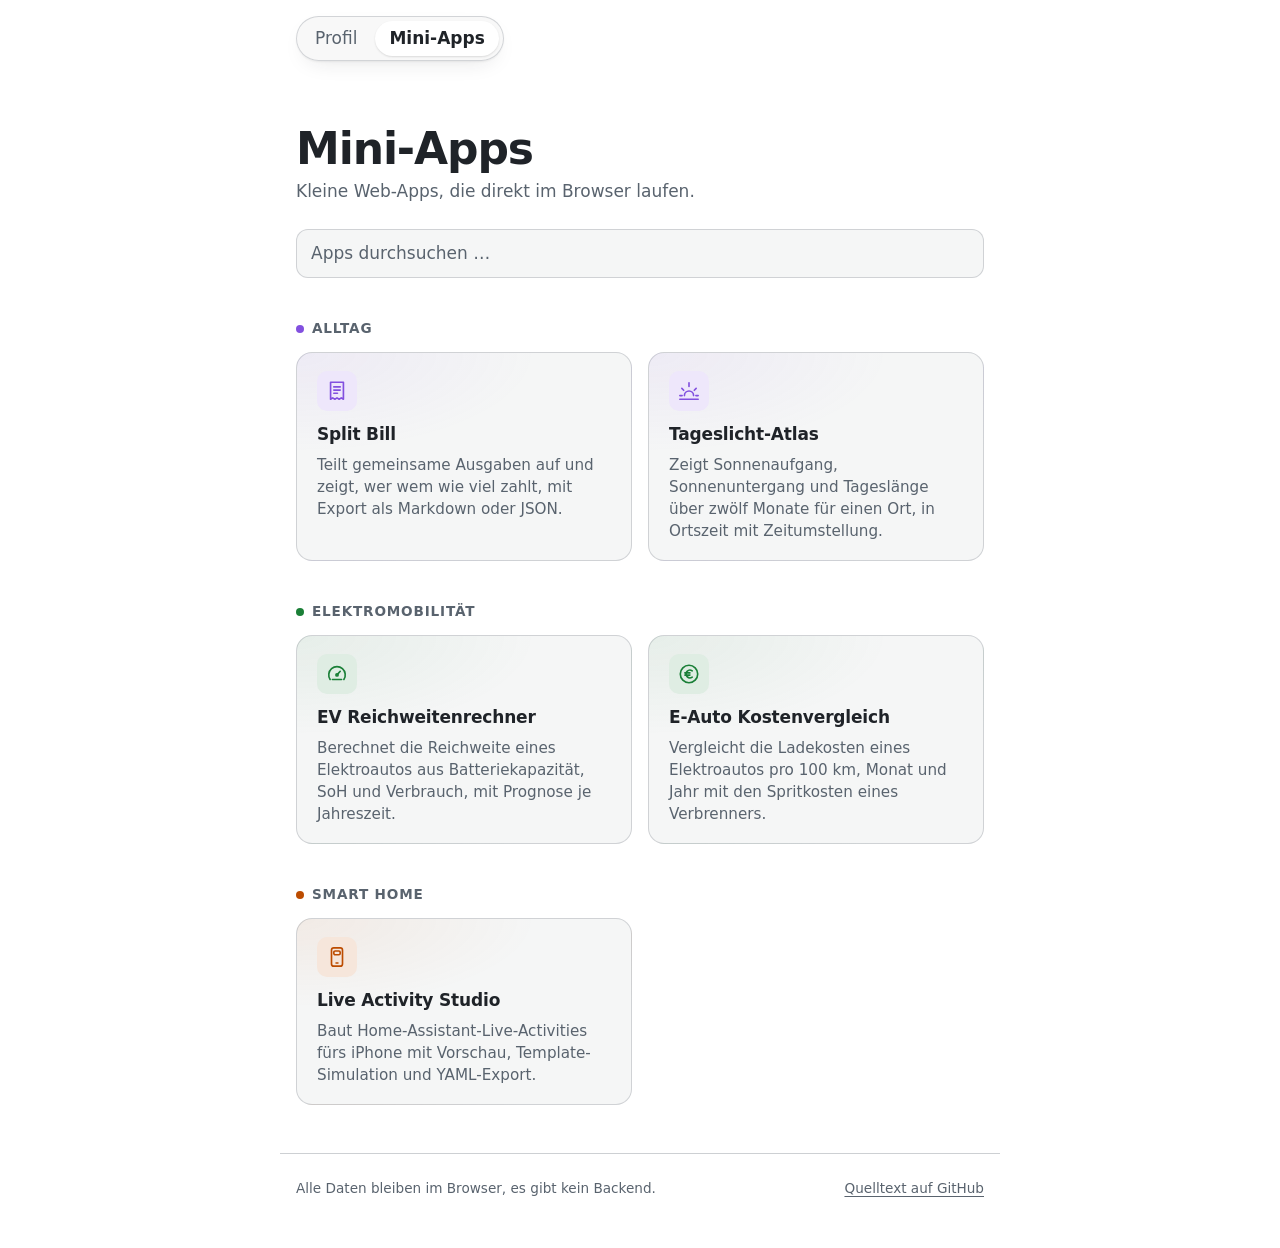
==== commit 9a5ba57a: "Modernes Design: Kopfbereich, Schwerpunkte, Mini-App-Vorschau und Fußzeile - Navigation bleibt beim " ====
--- a/apps/index.html
+++ b/apps/index.html
@@ -5,7 +5,7 @@
   <meta name="viewport" content="width=device-width, initial-scale=1">
   <title>Mini-Apps · Franz</title>
   <meta name="description" content="Kleine Web-Apps von Franz, reines HTML/CSS/JS">
-  <link rel="stylesheet" href="../style.css?v=2">
+  <link rel="stylesheet" href="../style.css?v=3">
 </head>
 <body>
   <nav class="site-nav">
@@ -81,6 +81,10 @@
     </section>
     <p class="app-empty" id="app-empty" hidden>Keine passende App gefunden.</p>
   </main>
+  <footer class="site-footer">
+    <span>Alle Daten bleiben im Browser, es gibt kein Backend.</span>
+    <a href="https://github.com/franzlj/franzlj.github.io/tree/main/apps">Quelltext auf GitHub</a>
+  </footer>
   <script src="apps.js?v=2"></script>
 </body>
 </html>
--- a/style.css
+++ b/style.css
@@ -11,6 +11,13 @@
   --app-smarthome: #bc4c00;
   --app-emobil: #1a7f37;
   --app-alltag: #8250df;
+  /* Abgeleitete Flächen und Linien */
+  --surface: color-mix(in srgb, var(--muted) 6%, var(--bg));
+  --border: color-mix(in srgb, var(--muted) 24%, transparent);
+  --shadow: 0 1px 2px rgb(31 35 40 / .06), 0 8px 24px -12px rgb(31 35 40 / .18);
+  --glow: color-mix(in srgb, var(--accent) 14%, transparent);
+  --radius: 16px;
+  --col: 720px;
 }
 @media (prefers-color-scheme: dark) {
   :root {
@@ -24,6 +31,8 @@
     --app-smarthome: #f0883e;
     --app-emobil: #3fb950;
     --app-alltag: #ab7df8;
+    --shadow: 0 1px 2px rgb(0 0 0 / .3), 0 12px 32px -16px rgb(0 0 0 / .7);
+    --glow: color-mix(in srgb, var(--accent) 20%, transparent);
   }
 }
 * { box-sizing: border-box; }
@@ -32,22 +41,31 @@
   background: var(--bg);
   color: var(--fg);
   font: 17px/1.6 system-ui, -apple-system, "Segoe UI", Roboto, sans-serif;
+  -webkit-font-smoothing: antialiased;
+  text-rendering: optimizeLegibility;
 }
 main {
-  max-width: 640px;
+  max-width: var(--col);
   margin: 0 auto;
   padding: 64px 16px;
 }
 .avatar { border-radius: 50%; display: block; }
-h1 { margin: 24px 0 4px; font-size: 2rem; }
-h2 { font-size: 1.1rem; margin-top: 40px; }
+h1 { margin: 24px 0 4px; font-size: clamp(2rem, 1.4rem + 2.4vw, 2.75rem); line-height: 1.1; letter-spacing: -.025em; }
+h2 { font-size: 1.1rem; margin-top: 40px; letter-spacing: -.01em; }
+h1, h2, h3 { text-wrap: balance; }
+p { text-wrap: pretty; }
 .tagline { color: var(--muted); margin: 0; }
-a { color: var(--accent); }
-footer { margin-top: 48px; color: var(--muted); }
-
-/* Navigation: gemeinsame Capsule, Hover blendet eingesetzte Capsule ein */
+a { color: var(--accent); text-underline-offset: .2em; }
+:focus-visible { outline: 2px solid var(--accent); outline-offset: 2px; }
+::selection { background: color-mix(in srgb, var(--accent) 25%, transparent); }
+
+/* Navigation: gemeinsame Capsule, bleibt beim Scrollen oben (Glas-Effekt),
+   Hover blendet eingesetzte Capsule ein */
 .site-nav {
-  --nav-col: 640px;
+  --nav-col: var(--col);
+  position: sticky;
+  top: 12px;
+  z-index: 10;
   width: fit-content;
   max-width: calc(100% - 32px);
   margin: 16px auto 0 max(16px, (100% - var(--nav-col)) / 2 + 16px);
@@ -55,9 +73,12 @@
   display: flex;
   flex-wrap: wrap;
   gap: 4px;
-  border: 1px solid color-mix(in srgb, var(--muted) 30%, transparent);
+  border: 1px solid var(--border);
   border-radius: 999px;
-  background: color-mix(in srgb, var(--muted) 6%, var(--bg));
+  background: color-mix(in srgb, var(--surface) 72%, transparent);
+  -webkit-backdrop-filter: saturate(1.6) blur(14px);
+  backdrop-filter: saturate(1.6) blur(14px);
+  box-shadow: var(--shadow);
 }
 .site-nav a {
   padding: 4px 14px;
@@ -71,7 +92,7 @@
   background: color-mix(in srgb, var(--muted) 18%, var(--bg));
   box-shadow: inset 0 1px 3px rgb(0 0 0 / .28);
 }
-.site-nav a[aria-current="page"] { color: var(--fg); font-weight: 600; }
+.site-nav a[aria-current="page"] { color: var(--fg); font-weight: 600; background: var(--bg); box-shadow: 0 1px 2px rgb(0 0 0 / .12); }
 .site-nav + main { padding-top: 40px; }
 
 /* Profil: 3D-Baum zwischen Navigation und Profilbild */
@@ -82,6 +103,13 @@
   padding: 0 16px;
 }
 .tree-stage canvas { display: block; width: 100%; height: 100%; }
+.tree-stage::before {
+  content: "";
+  position: absolute;
+  z-index: -1;
+  inset: 0 18%;
+  background: radial-gradient(closest-side, var(--glow), transparent);
+}
 /* Parallax: Der Inhalt schiebt sich beim Scrollen über das Modell (Versatz per JS) */
 body:has(.tree-stage) { overflow-x: clip; }
 .tree-stage { position: relative; z-index: 0; will-change: transform; }
@@ -155,9 +183,9 @@
 .app-search input {
   width: 100%;
   padding: 10px 14px;
-  border: 1px solid color-mix(in srgb, var(--muted) 30%, transparent);
-  border-radius: 10px;
-  background: color-mix(in srgb, var(--muted) 6%, var(--bg));
+  border: 1px solid var(--border);
+  border-radius: 12px;
+  background: var(--surface);
   color: var(--fg);
   font: inherit;
 }
@@ -191,19 +219,38 @@
   gap: 16px;
 }
 .app-tile {
+  position: relative;
   display: flex;
   flex-direction: column;
   gap: 6px;
   height: 100%;
-  padding: 16px 18px;
-  border: 1px solid color-mix(in srgb, var(--muted) 30%, transparent);
-  border-radius: 12px;
-  background: color-mix(in srgb, var(--muted) 6%, var(--bg));
+  padding: 18px 20px;
+  border: 1px solid var(--border);
+  border-radius: var(--radius);
+  /* Leichter Farbverlauf in der Kategoriefarbe von oben links */
+  background:
+    radial-gradient(120% 80% at 0 0, color-mix(in srgb, var(--cat, var(--accent)) 7%, transparent), transparent 60%),
+    var(--surface);
   color: var(--fg);
   text-decoration: none;
-  transition: border-color .15s, transform .15s;
-}
-.app-tile:hover, .app-tile:focus-visible { border-color: var(--accent); transform: translateY(-2px); }
+  transition: border-color .2s, transform .2s, box-shadow .2s;
+}
+.app-tile::after {
+  content: "→";
+  position: absolute;
+  top: 18px;
+  right: 20px;
+  color: var(--cat, var(--accent));
+  opacity: 0;
+  transform: translateX(-6px);
+  transition: opacity .2s, transform .2s;
+}
+.app-tile:hover, .app-tile:focus-visible {
+  border-color: color-mix(in srgb, var(--cat, var(--accent)) 55%, transparent);
+  transform: translateY(-2px);
+  box-shadow: var(--shadow);
+}
+.app-tile:hover::after, .app-tile:focus-visible::after { opacity: 1; transform: none; }
 .app-tile-icon {
   display: grid;
   place-items: center;
@@ -223,6 +270,71 @@
   stroke-linecap: round;
   stroke-linejoin: round;
 }
-.app-tile-title { font-weight: 600; color: var(--accent); }
+.app-tile-title { font-weight: 600; color: var(--fg); letter-spacing: -.01em; }
 .app-tile-desc { color: var(--muted); font-size: .95rem; line-height: 1.45; }
-@media (prefers-reduced-motion: reduce) { .app-tile { transition: none; } .app-tile:hover { transform: none; } }
+@media (prefers-reduced-motion: reduce) {
+  .app-tile, .app-tile::after { transition: none; }
+  .app-tile:hover, .app-tile:focus-visible { transform: none; }
+}
+
+/* Profil: Kopfbereich, Profilbild neben dem Namen ab Tablet-Breite */
+.hero { display: grid; gap: 0 28px; align-items: center; }
+.hero .avatar { box-shadow: 0 0 0 4px var(--bg), 0 0 0 5px var(--border), var(--shadow); }
+@media (min-width: 600px) {
+  .hero { grid-template-columns: auto 1fr; }
+  .hero .name-row { margin-top: 0; }
+}
+
+/* Abschnittsüberschrift als kleine Zeile in Großbuchstaben, wie die Kategorien der Mini-Apps */
+.eyebrow {
+  margin: 56px 0 16px;
+  color: var(--muted);
+  font-size: .85rem;
+  font-weight: 600;
+  letter-spacing: .06em;
+  text-transform: uppercase;
+}
+.lead { font-size: 1.1rem; margin: 0; }
+.section-head { display: flex; align-items: baseline; justify-content: space-between; gap: 16px; }
+.section-head a { font-size: .9rem; text-decoration: none; white-space: nowrap; }
+.section-head a:hover { text-decoration: underline; }
+
+/* Profil: Schwerpunkte als Kartenraster */
+.focus-grid {
+  list-style: none;
+  padding: 0;
+  margin: 0;
+  display: grid;
+  grid-template-columns: repeat(auto-fill, minmax(min(100%, 300px), 1fr));
+  gap: 12px;
+}
+.focus-card {
+  display: grid;
+  grid-template-columns: auto 1fr;
+  align-content: start;
+  gap: 2px 14px;
+  padding: 16px 18px;
+  border: 1px solid var(--border);
+  border-radius: var(--radius);
+  background: var(--surface);
+}
+.focus-card .app-tile-icon { grid-row: span 2; margin: 0; }
+.focus-card strong { font-weight: 600; letter-spacing: -.01em; }
+.focus-card span:last-child { color: var(--muted); font-size: .92rem; line-height: 1.45; }
+
+/* Fußzeile */
+.site-footer {
+  max-width: var(--col);
+  margin: 0 auto;
+  padding: 24px 16px 48px;
+  display: flex;
+  flex-wrap: wrap;
+  justify-content: space-between;
+  gap: 8px 24px;
+  border-top: 1px solid color-mix(in srgb, var(--muted) 30%, transparent);
+  color: var(--muted);
+  font-size: .85rem;
+}
+.site-footer a { color: inherit; }
+.site-footer a:hover { color: var(--accent); }
+main + .site-footer { margin-top: -16px; }
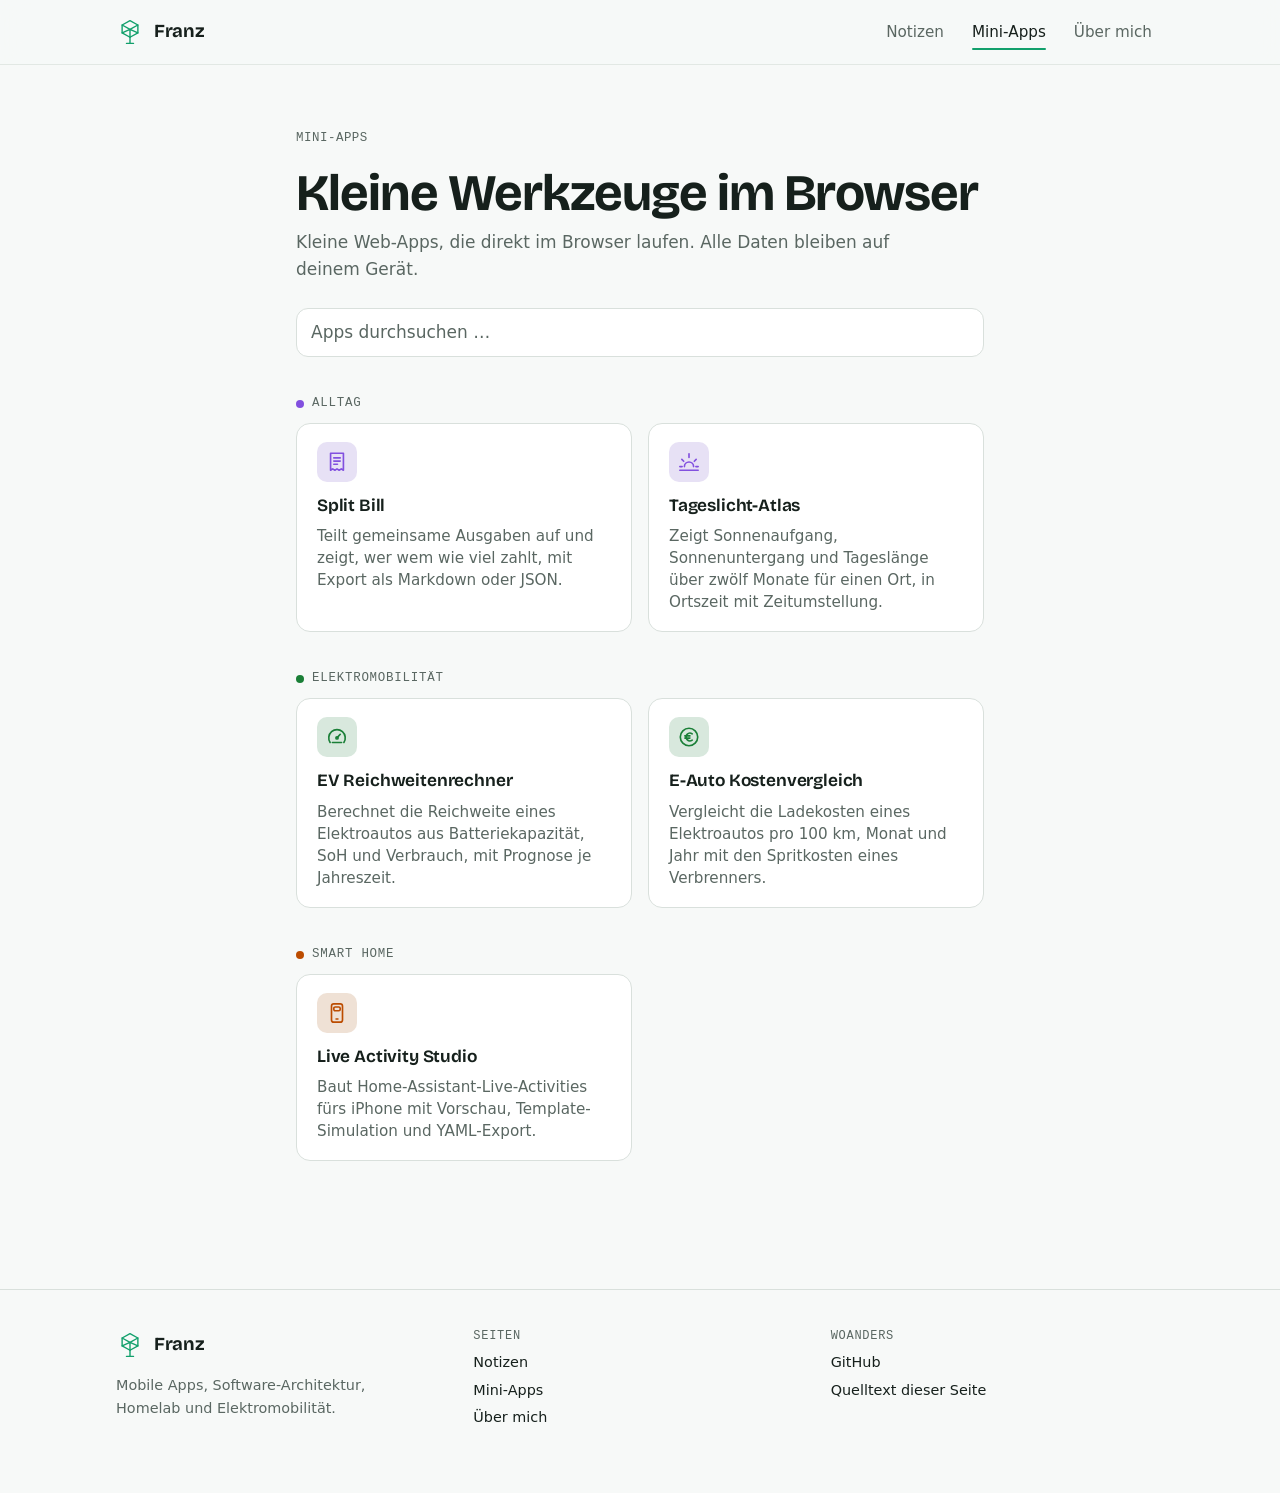
==== commit e31b8711: "Design System „Drahtgitter“, neue Kopfzeile und Notizen-Skizzen - Tokens für Farbe (Laubgrün als Akz" ====
--- a/apps/index.html
+++ b/apps/index.html
@@ -5,16 +5,23 @@
   <meta name="viewport" content="width=device-width, initial-scale=1">
   <title>Mini-Apps · Franz</title>
   <meta name="description" content="Kleine Web-Apps von Franz, reines HTML/CSS/JS">
-  <link rel="stylesheet" href="../style.css?v=3">
+  <link rel="stylesheet" href="../style.css?v=4">
 </head>
 <body>
-  <nav class="site-nav">
-    <a href="../">Profil</a>
-    <a href="./" aria-current="page">Mini-Apps</a>
-  </nav>
+  <header class="site-header">
+    <div class="wrap">
+      <a class="brand" href="../"><svg viewBox="0 0 32 32" width="28" height="28" fill="none" stroke="currentColor" stroke-width="1.6" stroke-linejoin="round" stroke-linecap="round" aria-hidden="true"><path d="M16 3 7 8v9l9 5 9-5V8z"/><path d="M7 8l9 5 9-5M16 13v9M7 17l9-4 9 4"/><path d="M16 22v7M12 29h8"/></svg>Franz</a>
+      <nav class="site-nav" aria-label="Hauptnavigation">
+        <a href="../notizen/">Notizen</a>
+        <a href="../apps/" aria-current="page">Mini-Apps</a>
+        <a href="../#ueber">Über mich</a>
+      </nav>
+    </div>
+  </header>
   <main>
-    <h1>Mini-Apps</h1>
-    <p class="tagline">Kleine Web-Apps, die direkt im Browser laufen.</p>
+    <p class="eyebrow">Mini-Apps</p>
+    <h1>Kleine Werkzeuge im Browser</h1>
+    <p class="tagline">Kleine Web-Apps, die direkt im Browser laufen. Alle Daten bleiben auf deinem Gerät.</p>
     <div class="app-search">
       <label for="app-filter" class="visually-hidden">Mini-Apps filtern</label>
       <input id="app-filter" type="search" placeholder="Apps durchsuchen …" autocomplete="off" spellcheck="false">
@@ -82,8 +89,27 @@
     <p class="app-empty" id="app-empty" hidden>Keine passende App gefunden.</p>
   </main>
   <footer class="site-footer">
-    <span>Alle Daten bleiben im Browser, es gibt kein Backend.</span>
-    <a href="https://github.com/franzlj/franzlj.github.io/tree/main/apps">Quelltext auf GitHub</a>
+    <div class="wrap">
+      <div>
+        <a class="brand" href="../"><svg viewBox="0 0 32 32" width="28" height="28" fill="none" stroke="currentColor" stroke-width="1.6" stroke-linejoin="round" stroke-linecap="round" aria-hidden="true"><path d="M16 3 7 8v9l9 5 9-5V8z"/><path d="M7 8l9 5 9-5M16 13v9M7 17l9-4 9 4"/><path d="M16 22v7M12 29h8"/></svg>Franz</a>
+        <p>Mobile Apps, Software-Architektur, Homelab und Elektromobilität.</p>
+      </div>
+      <nav aria-labelledby="f-seiten">
+        <h2 id="f-seiten">Seiten</h2>
+        <ul>
+          <li><a href="../notizen/">Notizen</a></li>
+          <li><a href="../apps/">Mini-Apps</a></li>
+          <li><a href="../#ueber">Über mich</a></li>
+        </ul>
+      </nav>
+      <nav aria-labelledby="f-extern">
+        <h2 id="f-extern">Woanders</h2>
+        <ul>
+          <li><a href="https://github.com/franzlj">GitHub</a></li>
+          <li><a href="https://github.com/franzlj/franzlj.github.io">Quelltext dieser Seite</a></li>
+        </ul>
+      </nav>
+    </div>
   </footer>
   <script src="apps.js?v=2"></script>
 </body>
--- a/style.css
+++ b/style.css
@@ -1,152 +1,273 @@
+/* Design System „Drahtgitter“: Millimeterpapier, Drahtgitter-Baum, Laubgrün als Akzent.
+   Tokens zuerst; App-spezifisches CSS nutzt --bg, --fg, --muted, --accent. */
+@font-face {
+  font-family: "Bricolage Grotesque";
+  src: url("vendor/fonts/bricolage-grotesque-latin.woff2") format("woff2");
+  font-weight: 200 800;
+  font-stretch: 75% 100%;
+  font-display: swap;
+}
 :root {
-  --bg: #ffffff;
-  --fg: #1f2328;
-  --muted: #59636e;
-  --accent: #0969da;
-  /* Skill-Kategorien (GitHub-Primer-Palette) */
-  --cat-tech: #1a7f37;
+  /* Farben */
+  --bg: #f7f9f8;
+  --fg: #16201c;
+  --muted: #5a6762;
+  --accent: #0f7a55;
+  --leaf: #12a06c;
+  --surface: #ffffff;
+  --surface-2: #eef2f0;
+  --border: #d9e0dc;
+  --grid: #e3e9e6;
+  /* Skill-Kategorien */
+  --cat-tech: #0969da;
   --cat-method: #8250df;
   --cat-discipline: #bf3989;
   /* Mini-App-Kategorien */
   --app-smarthome: #bc4c00;
   --app-emobil: #1a7f37;
   --app-alltag: #8250df;
-  /* Abgeleitete Flächen und Linien */
-  --surface: color-mix(in srgb, var(--muted) 6%, var(--bg));
-  --border: color-mix(in srgb, var(--muted) 24%, transparent);
-  --shadow: 0 1px 2px rgb(31 35 40 / .06), 0 8px 24px -12px rgb(31 35 40 / .18);
-  --glow: color-mix(in srgb, var(--accent) 14%, transparent);
-  --radius: 16px;
+  /* Schrift */
+  --font-display: "Bricolage Grotesque", system-ui, -apple-system, "Segoe UI", Roboto, sans-serif;
+  --font-body: system-ui, -apple-system, "Segoe UI", Roboto, sans-serif;
+  --font-mono: ui-monospace, "SF Mono", SFMono-Regular, Menlo, Consolas, monospace;
+  /* Abstände (8er-Raster), Radien, Schatten */
+  --space-1: 4px;
+  --space-2: 8px;
+  --space-3: 16px;
+  --space-4: 24px;
+  --space-5: 40px;
+  --space-6: 64px;
+  --space-7: 96px;
+  --radius-sm: 6px;
+  --radius: 14px;
+  --radius-pill: 999px;
+  --shadow: 0 1px 2px rgb(22 32 28 / .06), 0 10px 30px -14px rgb(22 32 28 / .22);
+  /* Breiten */
+  --wide: 1080px;
   --col: 720px;
+  --header-h: 64px;
 }
 @media (prefers-color-scheme: dark) {
   :root {
-    --bg: #0d1117;
-    --fg: #e6edf3;
-    --muted: #9198a1;
-    --accent: #4493f8;
-    --cat-tech: #3fb950;
+    --bg: #0c1210;
+    --fg: #e4ece8;
+    --muted: #93a29b;
+    --accent: #3fcf8e;
+    --leaf: #3fcf8e;
+    --surface: #131b18;
+    --surface-2: #18221e;
+    --border: #26332e;
+    --grid: #17201c;
+    --cat-tech: #4493f8;
     --cat-method: #ab7df8;
     --cat-discipline: #db61a2;
     --app-smarthome: #f0883e;
     --app-emobil: #3fb950;
     --app-alltag: #ab7df8;
-    --shadow: 0 1px 2px rgb(0 0 0 / .3), 0 12px 32px -16px rgb(0 0 0 / .7);
-    --glow: color-mix(in srgb, var(--accent) 20%, transparent);
+    --shadow: 0 1px 2px rgb(0 0 0 / .4), 0 14px 34px -16px rgb(0 0 0 / .8);
+    color-scheme: dark;
   }
 }
+
+/* ---------- Grundlagen ---------- */
 * { box-sizing: border-box; }
+html { scroll-padding-top: calc(var(--header-h) + var(--space-3)); }
 body {
   margin: 0;
   background: var(--bg);
   color: var(--fg);
-  font: 17px/1.6 system-ui, -apple-system, "Segoe UI", Roboto, sans-serif;
+  font: 17px/1.6 var(--font-body);
   -webkit-font-smoothing: antialiased;
   text-rendering: optimizeLegibility;
 }
 main {
   max-width: var(--col);
   margin: 0 auto;
-  padding: 64px 16px;
-}
+  padding: var(--space-6) var(--space-3);
+}
+h1, h2, h3 { font-family: var(--font-display); text-wrap: balance; letter-spacing: -.02em; line-height: 1.1; }
+h1 { margin: 0 0 var(--space-2); font-size: clamp(2.2rem, 1.6rem + 2.6vw, 3.2rem); font-weight: 700; }
+h2 { margin: var(--space-5) 0 var(--space-3); font-size: 1.5rem; font-weight: 650; }
+h3 { margin: var(--space-4) 0 var(--space-2); font-size: 1.15rem; font-weight: 650; }
+p { text-wrap: pretty; }
+a { color: var(--accent); text-underline-offset: .2em; text-decoration-thickness: 1px; }
+a:hover { text-decoration-thickness: 2px; }
+:focus-visible { outline: 2px solid var(--accent); outline-offset: 2px; border-radius: 2px; }
+::selection { background: color-mix(in srgb, var(--leaf) 28%, transparent); }
 .avatar { border-radius: 50%; display: block; }
-h1 { margin: 24px 0 4px; font-size: clamp(2rem, 1.4rem + 2.4vw, 2.75rem); line-height: 1.1; letter-spacing: -.025em; }
-h2 { font-size: 1.1rem; margin-top: 40px; letter-spacing: -.01em; }
-h1, h2, h3 { text-wrap: balance; }
-p { text-wrap: pretty; }
 .tagline { color: var(--muted); margin: 0; }
-a { color: var(--accent); text-underline-offset: .2em; }
-:focus-visible { outline: 2px solid var(--accent); outline-offset: 2px; }
-::selection { background: color-mix(in srgb, var(--accent) 25%, transparent); }
-
-/* Navigation: gemeinsame Capsule, bleibt beim Scrollen oben (Glas-Effekt),
-   Hover blendet eingesetzte Capsule ein */
-.site-nav {
-  --nav-col: var(--col);
+.visually-hidden {
+  position: absolute;
+  width: 1px;
+  height: 1px;
+  overflow: hidden;
+  clip: rect(0 0 0 0);
+  white-space: nowrap;
+}
+.wrap { max-width: var(--wide); margin: 0 auto; padding-inline: var(--space-3); }
+
+/* Kleine Zeile in Monospace über Abschnitten und für Metadaten (Datum, Lesezeit, Kategorie) */
+.eyebrow, .meta {
+  font-family: var(--font-mono);
+  font-size: .78rem;
+  letter-spacing: .04em;
+  color: var(--muted);
+}
+.eyebrow { margin: 0 0 var(--space-3); text-transform: uppercase; font-weight: 500; }
+.section-head { display: flex; align-items: baseline; justify-content: space-between; gap: var(--space-3); margin: var(--space-6) 0 var(--space-3); }
+.section-head h2 { margin: 0; }
+.section-head a { font-family: var(--font-mono); font-size: .8rem; text-decoration: none; white-space: nowrap; }
+.section-head a:hover { text-decoration: underline; }
+
+/* ---------- Kopfzeile: Marke links, Hauptnavigation rechts, bleibt oben ---------- */
+.site-header {
   position: sticky;
-  top: 12px;
-  z-index: 10;
-  width: fit-content;
-  max-width: calc(100% - 32px);
-  margin: 16px auto 0 max(16px, (100% - var(--nav-col)) / 2 + 16px);
-  padding: 4px;
+  top: 0;
+  z-index: 20;
+  background: color-mix(in srgb, var(--bg) 78%, transparent);
+  -webkit-backdrop-filter: saturate(1.5) blur(14px);
+  backdrop-filter: saturate(1.5) blur(14px);
+  border-bottom: 1px solid color-mix(in srgb, var(--border) 70%, transparent);
+}
+.site-header .wrap {
+  min-height: var(--header-h);
   display: flex;
   flex-wrap: wrap;
-  gap: 4px;
-  border: 1px solid var(--border);
-  border-radius: 999px;
-  background: color-mix(in srgb, var(--surface) 72%, transparent);
-  -webkit-backdrop-filter: saturate(1.6) blur(14px);
-  backdrop-filter: saturate(1.6) blur(14px);
-  box-shadow: var(--shadow);
-}
+  align-items: center;
+  justify-content: space-between;
+  gap: var(--space-2) var(--space-4);
+  padding-block: var(--space-2);
+}
+.brand {
+  display: inline-flex;
+  align-items: center;
+  gap: 10px;
+  color: var(--fg);
+  font-family: var(--font-display);
+  font-weight: 700;
+  font-size: 1.15rem;
+  letter-spacing: -.02em;
+  text-decoration: none;
+}
+.brand svg { width: 28px; height: 28px; color: var(--leaf); flex: none; }
+.site-nav { display: flex; flex-wrap: wrap; gap: var(--space-1); }
 .site-nav a {
-  padding: 4px 14px;
-  border-radius: 999px;
+  position: relative;
+  padding: 6px 12px;
+  border-radius: var(--radius-pill);
   color: var(--muted);
+  font-size: .95rem;
+  font-weight: 500;
   text-decoration: none;
-  transition: background-color .15s, box-shadow .15s, color .15s;
-}
-.site-nav a:hover, .site-nav a:focus-visible {
-  color: var(--accent);
-  background: color-mix(in srgb, var(--muted) 18%, var(--bg));
-  box-shadow: inset 0 1px 3px rgb(0 0 0 / .28);
-}
-.site-nav a[aria-current="page"] { color: var(--fg); font-weight: 600; background: var(--bg); box-shadow: 0 1px 2px rgb(0 0 0 / .12); }
-.site-nav + main { padding-top: 40px; }
-
-/* Profil: 3D-Baum zwischen Navigation und Profilbild */
+  transition: color .15s, background-color .15s;
+}
+.site-nav a:hover { color: var(--fg); background: var(--surface-2); }
+.site-nav a[aria-current="page"] { color: var(--fg); }
+.site-nav a[aria-current="page"]::after {
+  content: "";
+  position: absolute;
+  left: 12px;
+  right: 12px;
+  bottom: 0;
+  height: 2px;
+  border-radius: 2px;
+  background: var(--leaf);
+}
+@media (max-width: 520px) {
+  .site-header .wrap { padding-block: var(--space-2) 0; }
+  .site-nav { width: calc(100% + 2 * var(--space-3)); margin-inline: calc(-1 * var(--space-3)); padding-inline: var(--space-2); flex-wrap: nowrap; overflow-x: auto; scrollbar-width: none; }
+  .site-nav a { flex: none; padding-block: 8px 10px; }
+}
+@media (prefers-reduced-motion: reduce) { .site-nav a { transition: none; } }
+
+/* ---------- Startseite: Millimeterpapier mit Drahtgitter-Baum ---------- */
+.hero-band {
+  position: relative;
+  overflow: clip;
+  /* Raster aus 8px-Linien und 40px-Hauptlinien, läuft nach unten aus */
+  background:
+    linear-gradient(var(--grid) 1px, transparent 1px) 0 0 / 40px 40px,
+    linear-gradient(90deg, var(--grid) 1px, transparent 1px) 0 0 / 40px 40px;
+  mask-image: linear-gradient(to bottom, #000 55%, transparent);
+  -webkit-mask-image: linear-gradient(to bottom, #000 55%, transparent);
+}
 .tree-stage {
-  max-width: 960px;
-  height: clamp(200px, 36vw, 360px);
+  position: relative;
+  z-index: 0;
+  max-width: var(--wide);
+  height: clamp(240px, 42vw, 440px);
   margin: 0 auto;
-  padding: 0 16px;
+  padding: 0 var(--space-3);
+  will-change: transform;
 }
 .tree-stage canvas { display: block; width: 100%; height: 100%; }
 .tree-stage::before {
   content: "";
   position: absolute;
   z-index: -1;
-  inset: 0 18%;
-  background: radial-gradient(closest-side, var(--glow), transparent);
+  inset: 10% 25%;
+  background: radial-gradient(closest-side, color-mix(in srgb, var(--leaf) 16%, transparent), transparent);
 }
 /* Parallax: Der Inhalt schiebt sich beim Scrollen über das Modell (Versatz per JS) */
 body:has(.tree-stage) { overflow-x: clip; }
-.tree-stage { position: relative; z-index: 0; will-change: transform; }
-.tree-stage + main { position: relative; z-index: 1; padding-top: 12px; }
-.tree-stage + main::before {
+.hero-band + main { position: relative; z-index: 1; margin-top: calc(-1 * var(--space-6)); padding-top: 0; max-width: var(--wide); }
+.hero-band + main::before {
   content: "";
   position: absolute;
   z-index: -1;
   inset: 0 calc(50% - 50vw);
-  background: linear-gradient(to bottom, transparent, var(--bg) 28px);
-}
-@media (prefers-reduced-motion: reduce) { .site-nav a { transition: none; } }
-
-/* Profil: Name mit GitHub-Icon */
-.name-row { display: flex; align-items: center; gap: 12px; margin: 24px 0 4px; }
-.name-row h1 { margin: 0; }
-.icon-link { display: inline-flex; color: var(--muted); opacity: .8; transition: color .15s, opacity .15s; }
-.icon-link:hover, .icon-link:focus-visible { color: var(--fg); opacity: 1; }
-@media (prefers-reduced-motion: reduce) { .icon-link { transition: none; } }
-
-/* Profil: Rollen und Skill-Tags, Farbe je Kategorie */
-.tagline.roles { color: var(--fg); font-weight: 500; }
+  background: linear-gradient(to bottom, transparent, var(--bg) var(--space-6));
+}
+
+.hero { display: grid; gap: var(--space-4); padding-top: var(--space-5); }
+.hero-name {
+  margin: 0;
+  font-size: clamp(3.6rem, 2rem + 8vw, 7.5rem);
+  font-weight: 800;
+  line-height: .9;
+  letter-spacing: -.045em;
+  font-stretch: 90%;
+}
+.hero-name .dot { color: var(--leaf); }
+.hero-lead { max-width: 34ch; margin: 0; font-size: clamp(1.15rem, 1rem + .6vw, 1.4rem); line-height: 1.45; }
+.hero-meta { display: flex; flex-wrap: wrap; align-items: center; gap: var(--space-3); }
+.hero-meta .avatar { width: 48px; height: 48px; box-shadow: 0 0 0 2px var(--bg), 0 0 0 3px var(--border); }
+.btn {
+  display: inline-flex;
+  align-items: center;
+  gap: var(--space-2);
+  padding: 9px 16px;
+  border: 1px solid var(--border);
+  border-radius: var(--radius-pill);
+  background: var(--surface);
+  color: var(--fg);
+  font-size: .95rem;
+  font-weight: 600;
+  text-decoration: none;
+  transition: border-color .15s, background-color .15s;
+}
+.btn:hover { border-color: var(--fg); }
+.btn svg { width: 18px; height: 18px; }
+.btn-primary { background: var(--fg); border-color: var(--fg); color: var(--bg); }
+.btn-primary:hover { background: color-mix(in srgb, var(--fg) 86%, var(--leaf)); }
+@media (prefers-reduced-motion: reduce) { .btn { transition: none; } }
+
+/* Skill-Tags, Farbe je Kategorie */
 .tag-tech { --cat: var(--cat-tech); }
 .tag-method { --cat: var(--cat-method); }
 .tag-discipline { --cat: var(--cat-discipline); }
 .tags {
   list-style: none;
   padding: 0;
-  margin: 12px 0 0;
+  margin: 0;
   display: flex;
   flex-wrap: wrap;
-  gap: 8px;
+  gap: var(--space-2);
 }
 .tags li {
   padding: 2px 11px;
-  border-radius: 999px;
-  background: color-mix(in srgb, var(--cat) 15%, var(--bg));
+  border-radius: var(--radius-pill);
+  background: color-mix(in srgb, var(--cat) 13%, var(--bg));
   /* Text Richtung --fg gemischt: Kontrast >= 4.5:1 in Hell und Dunkel */
   color: color-mix(in srgb, var(--cat) 75%, var(--fg));
   font-size: .85rem;
@@ -155,8 +276,8 @@
 .tag-legend {
   display: flex;
   flex-wrap: wrap;
-  gap: 4px 16px;
-  margin: 10px 0 0;
+  gap: var(--space-1) var(--space-3);
+  margin: 0;
   color: var(--muted);
   font-size: .8rem;
 }
@@ -170,16 +291,135 @@
   background: var(--cat);
 }
 
-/* Mini-Apps-Übersicht: Kacheln */
-.visually-hidden {
-  position: absolute;
-  width: 1px;
-  height: 1px;
-  overflow: hidden;
-  clip: rect(0 0 0 0);
-  white-space: nowrap;
-}
-.app-search { margin-top: 24px; }
+/* Startseite: Raster aus Schwerpunkten, durch Linien getrennt statt Karten */
+.focus-grid {
+  list-style: none;
+  padding: 0;
+  margin: 0;
+  display: grid;
+  grid-template-columns: repeat(auto-fit, minmax(min(100%, 220px), 1fr));
+  border-top: 1px solid var(--border);
+}
+.focus-grid li {
+  display: grid;
+  align-content: start;
+  gap: var(--space-2);
+  padding: var(--space-4) var(--space-4) var(--space-4) 0;
+  border-bottom: 1px solid var(--border);
+}
+.focus-grid strong { font-family: var(--font-display); font-size: 1.15rem; font-weight: 650; letter-spacing: -.01em; }
+.focus-grid span:last-child { color: var(--muted); font-size: .95rem; line-height: 1.5; }
+.focus-grid .app-tile-icon { margin: 0; }
+.two-col { display: grid; gap: var(--space-5); grid-template-columns: repeat(auto-fit, minmax(min(100%, 420px), 1fr)); align-items: start; }
+
+/* ---------- Notizen: Liste ---------- */
+.post-list { list-style: none; padding: 0; margin: 0; border-top: 1px solid var(--border); }
+.post-list li { border-bottom: 1px solid var(--border); }
+.post-link {
+  display: grid;
+  grid-template-columns: 7.5rem 1fr;
+  gap: var(--space-1) var(--space-4);
+  padding: var(--space-4) 0;
+  color: var(--fg);
+  text-decoration: none;
+}
+.post-link .meta { padding-top: .35em; }
+.post-title { font-family: var(--font-display); font-size: 1.3rem; font-weight: 650; letter-spacing: -.015em; line-height: 1.2; }
+.post-link:hover .post-title { color: var(--accent); }
+.post-desc { grid-column: 2; margin: 0; color: var(--muted); font-size: .95rem; line-height: 1.5; }
+.post-tags { grid-column: 2; display: flex; flex-wrap: wrap; gap: var(--space-2); }
+.chip {
+  display: inline-block;
+  padding: 1px 9px;
+  border: 1px solid var(--border);
+  border-radius: var(--radius-pill);
+  color: var(--muted);
+  font-family: var(--font-mono);
+  font-size: .72rem;
+  line-height: 1.6;
+}
+.status {
+  display: inline-block;
+  padding: 1px 8px;
+  border-radius: var(--radius-sm);
+  background: color-mix(in srgb, var(--app-smarthome) 14%, var(--bg));
+  color: color-mix(in srgb, var(--app-smarthome) 70%, var(--fg));
+  font-family: var(--font-mono);
+  font-size: .72rem;
+  font-weight: 600;
+  letter-spacing: .04em;
+  text-transform: uppercase;
+}
+.post-list.compact .post-link { grid-template-columns: 1fr; }
+.post-list.compact .post-desc, .post-list.compact .post-tags { grid-column: 1; }
+.post-list .planned { padding: var(--space-3) 0; color: var(--muted); display: flex; gap: var(--space-3); align-items: baseline; }
+@media (max-width: 560px) {
+  .post-link { grid-template-columns: 1fr; }
+  .post-desc, .post-tags { grid-column: 1; }
+}
+.filter { display: flex; flex-wrap: wrap; gap: var(--space-2); margin: var(--space-4) 0; }
+.filter button {
+  padding: 4px 12px;
+  border: 1px solid var(--border);
+  border-radius: var(--radius-pill);
+  background: var(--surface);
+  color: var(--muted);
+  font: 500 .85rem var(--font-body);
+  cursor: pointer;
+}
+.filter button[aria-pressed="true"] { background: var(--fg); border-color: var(--fg); color: var(--bg); }
+
+/* ---------- Notizen: Artikel ---------- */
+.article { max-width: var(--col); }
+.article-head { display: grid; gap: var(--space-3); margin-bottom: var(--space-5); padding-bottom: var(--space-4); border-bottom: 1px solid var(--border); }
+.article-head h1 { font-size: clamp(2.2rem, 1.4rem + 3vw, 3.4rem); font-weight: 750; letter-spacing: -.035em; margin: 0; }
+.article-head .lead { margin: 0; font-size: 1.2rem; line-height: 1.5; color: var(--muted); }
+.article-head .meta { display: flex; flex-wrap: wrap; gap: var(--space-2) var(--space-3); align-items: center; }
+.back { font-family: var(--font-mono); font-size: .8rem; text-decoration: none; }
+.prose > * + * { margin-top: 1.1em; }
+.prose p, .prose ul, .prose ol { margin-bottom: 0; }
+.prose h2 { margin-top: 2em; }
+.prose code { font-family: var(--font-mono); font-size: .88em; padding: .1em .35em; border-radius: 4px; background: var(--surface-2); }
+.prose pre {
+  overflow-x: auto;
+  padding: var(--space-3) var(--space-4);
+  border: 1px solid var(--border);
+  border-radius: var(--radius);
+  background: var(--surface);
+  font-size: .85rem;
+  line-height: 1.55;
+}
+.prose pre code { padding: 0; background: none; font-size: inherit; }
+.prose blockquote { margin-inline: 0; padding-left: var(--space-3); border-left: 2px solid var(--leaf); color: var(--muted); }
+.prose figure { margin-inline: 0; }
+.prose figcaption { margin-top: var(--space-2); color: var(--muted); font-size: .85rem; }
+.prose table { width: 100%; border-collapse: collapse; font-size: .92rem; font-variant-numeric: tabular-nums; }
+.prose th, .prose td { padding: 8px 10px; border-bottom: 1px solid var(--border); text-align: left; }
+.prose th { font-family: var(--font-mono); font-size: .75rem; font-weight: 600; letter-spacing: .04em; text-transform: uppercase; color: var(--muted); }
+.prose td.num, .prose th.num { text-align: right; }
+.table-wrap { overflow-x: auto; }
+.formula {
+  padding: var(--space-3) var(--space-4);
+  border: 1px dashed var(--border);
+  border-radius: var(--radius);
+  font-family: var(--font-mono);
+  font-size: .92rem;
+  text-align: center;
+}
+.note {
+  padding: var(--space-3) var(--space-4);
+  border-radius: var(--radius);
+  background: var(--surface-2);
+  font-size: .92rem;
+}
+.note strong { font-family: var(--font-mono); font-size: .75rem; letter-spacing: .04em; text-transform: uppercase; }
+.pager { display: grid; grid-template-columns: repeat(auto-fit, minmax(min(100%, 240px), 1fr)); gap: var(--space-3); margin-top: var(--space-6); }
+.pager a { display: grid; gap: var(--space-1); padding: var(--space-3) var(--space-4); border: 1px solid var(--border); border-radius: var(--radius); color: var(--fg); text-decoration: none; }
+.pager a:hover { border-color: var(--fg); }
+.pager .post-title { font-size: 1.05rem; }
+
+/* ---------- Mini-Apps-Übersicht: Kacheln ---------- */
+.app-search { margin-top: var(--space-4); }
 .app-search input {
   width: 100%;
   padding: 10px 14px;
@@ -191,17 +431,18 @@
 }
 .app-search input::placeholder { color: var(--muted); }
 .app-search input:focus { outline: 2px solid var(--accent); outline-offset: 1px; border-color: transparent; }
-.app-empty { margin-top: 32px; color: var(--muted); }
+.app-empty { margin-top: var(--space-5); color: var(--muted); }
 .app-section h2 {
-  margin: 40px 0 12px;
+  margin: var(--space-5) 0 12px;
   color: var(--muted);
-  font-size: .85rem;
-  font-weight: 600;
+  font-family: var(--font-mono);
+  font-size: .78rem;
+  font-weight: 500;
   letter-spacing: .06em;
   text-transform: uppercase;
   display: flex;
   align-items: center;
-  gap: 8px;
+  gap: var(--space-2);
 }
 .app-section h2::before {
   content: "";
@@ -216,7 +457,7 @@
   margin: 0;
   display: grid;
   grid-template-columns: repeat(auto-fill, minmax(min(100%, 260px), 1fr));
-  gap: 16px;
+  gap: var(--space-3);
 }
 .app-tile {
   position: relative;
@@ -227,10 +468,7 @@
   padding: 18px 20px;
   border: 1px solid var(--border);
   border-radius: var(--radius);
-  /* Leichter Farbverlauf in der Kategoriefarbe von oben links */
-  background:
-    radial-gradient(120% 80% at 0 0, color-mix(in srgb, var(--cat, var(--accent)) 7%, transparent), transparent 60%),
-    var(--surface);
+  background: var(--surface);
   color: var(--fg);
   text-decoration: none;
   transition: border-color .2s, transform .2s, box-shadow .2s;
@@ -246,7 +484,7 @@
   transition: opacity .2s, transform .2s;
 }
 .app-tile:hover, .app-tile:focus-visible {
-  border-color: color-mix(in srgb, var(--cat, var(--accent)) 55%, transparent);
+  border-color: color-mix(in srgb, var(--cat, var(--accent)) 60%, transparent);
   transform: translateY(-2px);
   box-shadow: var(--shadow);
 }
@@ -256,7 +494,7 @@
   place-items: center;
   width: 40px;
   height: 40px;
-  margin-bottom: 4px;
+  margin-bottom: var(--space-1);
   border-radius: 10px;
   background: color-mix(in srgb, var(--cat, var(--accent)) 14%, var(--bg));
   color: var(--cat, var(--accent));
@@ -270,71 +508,23 @@
   stroke-linecap: round;
   stroke-linejoin: round;
 }
-.app-tile-title { font-weight: 600; color: var(--fg); letter-spacing: -.01em; }
+.app-tile-title { font-family: var(--font-display); font-size: 1.08rem; font-weight: 650; letter-spacing: -.01em; color: var(--fg); }
 .app-tile-desc { color: var(--muted); font-size: .95rem; line-height: 1.45; }
 @media (prefers-reduced-motion: reduce) {
   .app-tile, .app-tile::after { transition: none; }
   .app-tile:hover, .app-tile:focus-visible { transform: none; }
 }
 
-/* Profil: Kopfbereich, Profilbild neben dem Namen ab Tablet-Breite */
-.hero { display: grid; gap: 0 28px; align-items: center; }
-.hero .avatar { box-shadow: 0 0 0 4px var(--bg), 0 0 0 5px var(--border), var(--shadow); }
-@media (min-width: 600px) {
-  .hero { grid-template-columns: auto 1fr; }
-  .hero .name-row { margin-top: 0; }
-}
-
-/* Abschnittsüberschrift als kleine Zeile in Großbuchstaben, wie die Kategorien der Mini-Apps */
-.eyebrow {
-  margin: 56px 0 16px;
-  color: var(--muted);
-  font-size: .85rem;
-  font-weight: 600;
-  letter-spacing: .06em;
-  text-transform: uppercase;
-}
-.lead { font-size: 1.1rem; margin: 0; }
-.section-head { display: flex; align-items: baseline; justify-content: space-between; gap: 16px; }
-.section-head a { font-size: .9rem; text-decoration: none; white-space: nowrap; }
-.section-head a:hover { text-decoration: underline; }
-
-/* Profil: Schwerpunkte als Kartenraster */
-.focus-grid {
-  list-style: none;
-  padding: 0;
-  margin: 0;
+/* ---------- Fußzeile ---------- */
+.site-footer { margin-top: var(--space-6); border-top: 1px solid var(--border); color: var(--muted); font-size: .9rem; }
+.site-footer .wrap {
   display: grid;
-  grid-template-columns: repeat(auto-fill, minmax(min(100%, 300px), 1fr));
-  gap: 12px;
-}
-.focus-card {
-  display: grid;
-  grid-template-columns: auto 1fr;
-  align-content: start;
-  gap: 2px 14px;
-  padding: 16px 18px;
-  border: 1px solid var(--border);
-  border-radius: var(--radius);
-  background: var(--surface);
-}
-.focus-card .app-tile-icon { grid-row: span 2; margin: 0; }
-.focus-card strong { font-weight: 600; letter-spacing: -.01em; }
-.focus-card span:last-child { color: var(--muted); font-size: .92rem; line-height: 1.45; }
-
-/* Fußzeile */
-.site-footer {
-  max-width: var(--col);
-  margin: 0 auto;
-  padding: 24px 16px 48px;
-  display: flex;
-  flex-wrap: wrap;
-  justify-content: space-between;
-  gap: 8px 24px;
-  border-top: 1px solid color-mix(in srgb, var(--muted) 30%, transparent);
-  color: var(--muted);
-  font-size: .85rem;
-}
-.site-footer a { color: inherit; }
+  grid-template-columns: repeat(auto-fit, minmax(min(100%, 200px), 1fr));
+  gap: var(--space-4);
+  padding-block: var(--space-5) var(--space-6);
+}
+.site-footer h2 { margin: 0 0 var(--space-2); font-family: var(--font-mono); font-size: .75rem; font-weight: 500; letter-spacing: .06em; text-transform: uppercase; color: var(--muted); }
+.site-footer ul { list-style: none; margin: 0; padding: 0; display: grid; gap: var(--space-1); }
+.site-footer a { color: var(--fg); text-decoration: none; }
 .site-footer a:hover { color: var(--accent); }
-main + .site-footer { margin-top: -16px; }
+.site-footer p { margin: var(--space-2) 0 0; max-width: 30ch; }
